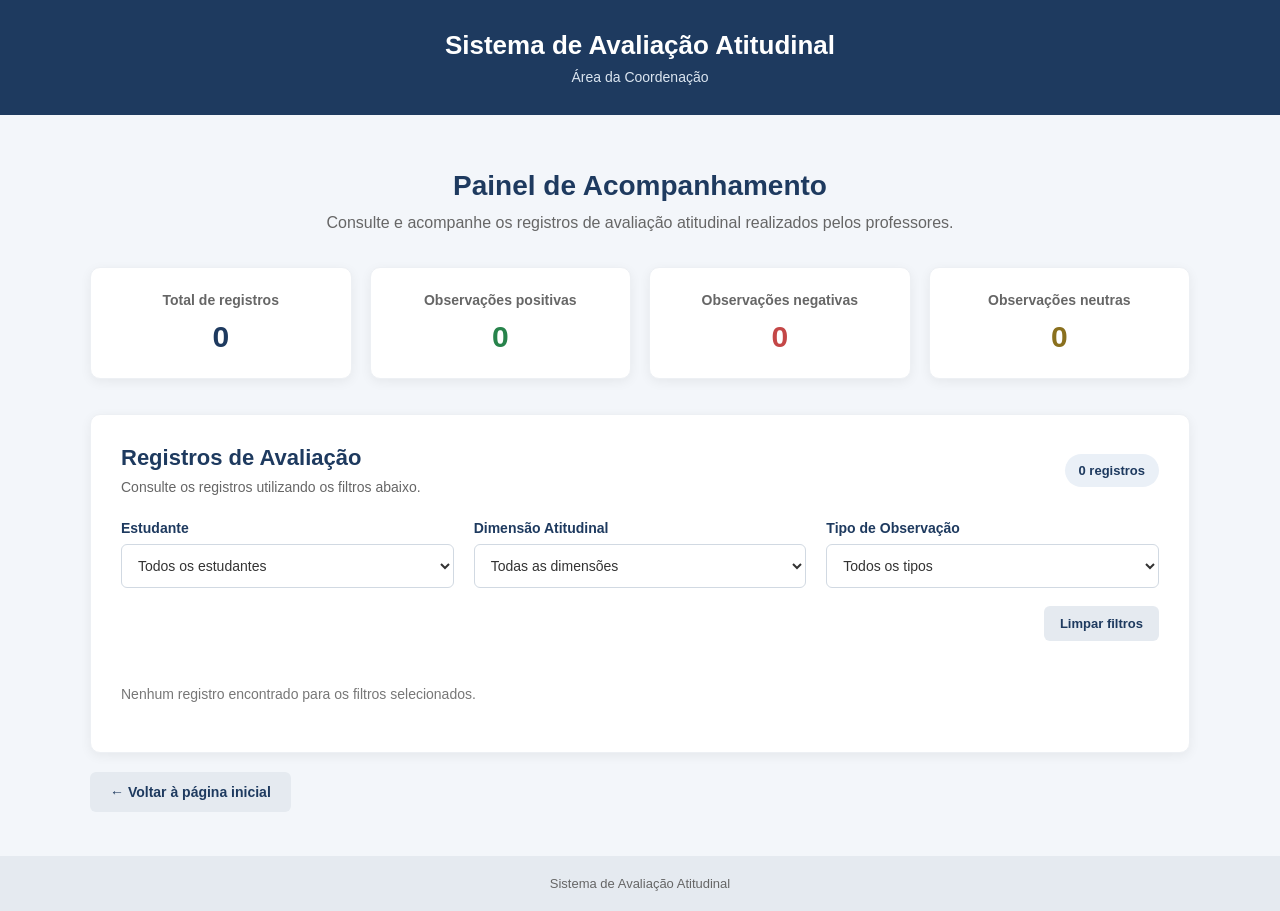
==== pages/coordenacao/painel.html @ f0570542 "Issue 1 finalizada." ====
<!DOCTYPE html>
<html lang="pt-BR">

<head>
    <meta charset="UTF-8">
    <meta name="viewport" content="width=device-width, initial-scale=1.0">

    <title>Painel da Coordenação | Avaliação Atitudinal</title>

    <!-- Arquivo de estilização -->
    <link rel="stylesheet" href="../../css/style.css">
</head>

<body>

    <!-- Cabeçalho -->
    <header class="cabecalho">
        <div class="container">
            <h1>Sistema de Avaliação Atitudinal</h1>
            <p>Área da Coordenação</p>
        </div>
    </header>

    <!-- Conteúdo principal -->
    <main class="container painel-coordenacao">

        <!-- Apresentação -->
        <section class="apresentacao">
            <h2>Painel de Acompanhamento</h2>
            <p>
                Consulte e acompanhe os registros de avaliação atitudinal realizados pelos professores.
            </p>
        </section>

        <!-- Indicadores gerais -->
        <section class="indicadores">

            <div class="indicador-card">
                <h3>Total de registros</h3>
                <p id="total-registros">0</p>
            </div>

            <div class="indicador-card indicador-positivo">
                <h3>Observações positivas</h3>
                <p id="total-positivas">0</p>
            </div>

            <div class="indicador-card indicador-negativo">
                <h3>Observações negativas</h3>
                <p id="total-negativas">0</p>
            </div>

            <div class="indicador-card indicador-neutro">
                <h3>Observações neutras</h3>
                <p id="total-neutras">0</p>
            </div>

        </section>

        <!-- Área de consulta -->
        <section class="painel-registros">

            <div class="titulo-painel">
                <div>
                    <h2>Registros de Avaliação</h2>
                    <p>
                        Consulte os registros utilizando os filtros abaixo.
                    </p>
                </div>

                <span id="quantidade-filtrada" class="contador-registros">
                    0 registros
                </span>
            </div>

            <!-- Filtros -->
            <div class="filtros">

                <!-- Filtro por estudante -->
                <div class="campo">
                    <label for="filtro-estudante">Estudante</label>

                    <select id="filtro-estudante">
                        <option value="">Todos os estudantes</option>
                    </select>
                </div>

                <!-- Filtro por dimensão -->
                <div class="campo">
                    <label for="filtro-dimensao">
                        Dimensão Atitudinal
                    </label>

                    <select id="filtro-dimensao">
                        <option value="">Todas as dimensões</option>
                        <option value="responsabilidade">Responsabilidade</option>
                        <option value="colaboracao">Colaboração</option>
                        <option value="autonomia">Autonomia</option>
                        <option value="participacao">Participação</option>
                        <option value="respeito">Respeito e convivência</option>
                    </select>
                </div>

                <!-- Filtro por tipo -->
                <div class="campo">
                    <label for="filtro-tipo">Tipo de Observação</label>

                    <select id="filtro-tipo">
                        <option value="">Todos os tipos</option>
                        <option value="positiva">Positiva</option>
                        <option value="negativa">Negativa</option>
                        <option value="neutra">Neutra</option>
                    </select>
                </div>

            </div>

            <!-- Botão para limpar os filtros -->
            <div class="acoes-filtros">
                <button type="button" id="limpar-filtros">
                    Limpar filtros
                </button>
            </div>

            <!-- Lista de registros -->
            <div id="lista-coordenacao">

                <p class="historico-vazio">
                    Nenhum registro encontrado.
                </p>

            </div>

        </section>

        <!-- Navegação -->
        <div class="navegacao-painel">
            <a href="../../index.html" class="botao-voltar">
                ← Voltar à página inicial
            </a>
        </div>

    </main>

    <!-- Rodapé -->
    <footer class="rodape">
        <p>Sistema de Avaliação Atitudinal</p>
    </footer>

    <!-- JavaScript da coordenação -->
    <script src="../../js/coordenacao.js"></script>

</body>

</html>
---- css/style.css ----
/* Configurações gerais da página */

* {
    margin: 0;
    padding: 0;
    box-sizing: border-box;
}


/* Estilização do corpo */

body {
    font-family: Arial, Helvetica, sans-serif;
    background-color: #f3f6fa;
    color: #333333;
    min-height: 100vh;
    display: flex;
    flex-direction: column;
}


/* Container para organizar o conteúdo */

.container {
    width: 90%;
    max-width: 1100px;
    margin: 0 auto;
}


/* Cabeçalho */

.cabecalho {
    background-color: #1e3a5f;
    color: #ffffff;
    padding: 30px 0;
    text-align: center;
}

.cabecalho h1 {
    font-size: 26px;
    margin-bottom: 8px;
}

.cabecalho p {
    font-size: 14px;
    color: #dbe5f0;
}


/* Apresentação */

.apresentacao {
    text-align: center;
    margin: 55px 0 35px;
}

.apresentacao h2 {
    font-size: 28px;
    color: #1e3a5f;
    margin-bottom: 12px;
}

.apresentacao p {
    font-size: 16px;
    color: #666666;
}


/* Área dos cartões */

.perfis {
    display: grid;
    grid-template-columns: repeat(3, 1fr);
    gap: 25px;
    margin-bottom: 60px;
}


/* Cartões individuais */

.card {
    background-color: #ffffff;
    padding: 30px 25px;
    border-radius: 10px;
    text-decoration: none;
    color: #333333;
    box-shadow: 0 3px 12px rgba(0, 0, 0, 0.06);
    transition: transform 0.2s, box-shadow 0.2s;
}

.card:hover {
    transform: translateY(-5px);
    box-shadow: 0 6px 18px rgba(0, 0, 0, 0.12);
}

.icone {
    font-size: 35px;
    margin-bottom: 18px;
}

.card h3 {
    font-size: 21px;
    color: #1e3a5f;
    margin-bottom: 12px;
}

.card p {
    font-size: 14px;
    line-height: 1.6;
    color: #666666;
    margin-bottom: 22px;
}

.card span {
    font-size: 14px;
    font-weight: bold;
    color: #2563a6;
}


/* Rodapé */

.rodape {
    background-color: #e5eaf0;
    text-align: center;
    padding: 20px;
    margin-top: auto;
}

.rodape p {
    font-size: 13px;
    color: #666666;
}


/* Adaptação para telas menores */

@media (max-width: 768px) {
    .perfis {
        grid-template-columns: 1fr;
    }
    .cabecalho h1 {
        font-size: 21px;
    }
    .apresentacao {
        margin-top: 35px;
    }
}


/* Área do formulário */

.formulario-container {
    background-color: #ffffff;
    max-width: 700px;
    margin: 0 auto 50px;
    padding: 35px;
    border-radius: 10px;
    box-shadow: 0 3px 12px rgba(0, 0, 0, 0.06);
}


/* Organização dos campos */

.campo {
    display: flex;
    flex-direction: column;
    margin-bottom: 22px;
}


/* Identificação dos campos */

.campo label {
    font-size: 14px;
    font-weight: bold;
    color: #1e3a5f;
    margin-bottom: 8px;
}


/* Campos de seleção e texto */

.campo select,
.campo textarea {
    width: 100%;
    padding: 12px;
    border: 1px solid #d1d9e2;
    border-radius: 6px;
    font-family: Arial, Helvetica, sans-serif;
    font-size: 14px;
    color: #333333;
    background-color: #ffffff;
}


/* Ajuste da área de texto */

.campo textarea {
    resize: vertical;
}


/* Destaque ao selecionar um campo */

.campo select:focus,
.campo textarea:focus {
    outline: none;
    border-color: #2563a6;
}


/* Área dos botões */

.acoes-formulario {
    display: flex;
    justify-content: space-between;
    gap: 15px;
    margin-top: 30px;
}


/* Botões */

.botao-voltar,
.botao-salvar {
    padding: 12px 20px;
    border-radius: 6px;
    font-size: 14px;
    font-weight: bold;
    text-decoration: none;
    cursor: pointer;
    border: none;
}


/* Botão voltar */

.botao-voltar {
    background-color: #e5eaf0;
    color: #1e3a5f;
}


/* Botão registrar */

.botao-salvar {
    background-color: #1e3a5f;
    color: #ffffff;
}


/* Efeito ao passar o mouse */

.botao-voltar:hover {
    background-color: #d5dce5;
}

.botao-salvar:hover {
    background-color: #28517f;
}


/* Adaptação para dispositivos móveis */

@media (max-width: 768px) {
    .formulario-container {
        padding: 22px;
    }
    .acoes-formulario {
        flex-direction: column;
    }
    .botao-voltar,
    .botao-salvar {
        text-align: center;
        width: 100%;
    }
}


/* Mensagem de confirmação do registro */

.mensagem-sucesso {
    background-color: #e6f4ea;
    color: #256b3b;
    border: 1px solid #b7dfc2;
    border-radius: 6px;
    padding: 15px;
    margin-top: 20px;
    font-size: 14px;
    line-height: 1.5;
}


/* Área do histórico de registros */

.historico-container {
    background-color: #ffffff;
    max-width: 700px;
    margin: 0 auto 50px;
    padding: 30px;
    border-radius: 10px;
    box-shadow: 0 3px 12px rgba(0, 0, 0, 0.06);
}


/* Título do histórico */

.historico-container h2 {
    color: #1e3a5f;
    font-size: 22px;
    margin-bottom: 10px;
}


/* Texto de apresentação */

.historico-container>p {
    color: #666666;
    font-size: 14px;
    margin-bottom: 20px;
}


/* Mensagem de histórico vazio */

.historico-vazio {
    color: #777777;
    font-size: 14px;
    padding: 15px 0;
}


/* Cartão de cada registro */

.registro-card {
    border: 1px solid #d1d9e2;
    border-radius: 8px;
    padding: 18px;
    margin-bottom: 15px;
    background-color: #f9fbfd;
}


/* Nome do estudante */

.registro-card h3 {
    color: #1e3a5f;
    font-size: 17px;
    margin-bottom: 12px;
}


/* Informações do registro */

.registro-card p {
    color: #555555;
    font-size: 14px;
    line-height: 1.6;
    margin-bottom: 7px;
}


/* Data do registro */

.registro-card small {
    display: block;
    color: #777777;
    font-size: 12px;
    margin-top: 12px;
}


/* Adaptação para dispositivos móveis */

@media (max-width: 768px) {
    .historico-container {
        padding: 22px;
    }
}


/* ==========================================
   PAINEL DA COORDENAÇÃO
========================================== */


/* Estrutura geral */

.painel-coordenacao {
    padding-bottom: 20px;
}


/* Área dos indicadores */

.indicadores {
    display: grid;
    grid-template-columns: repeat(4, 1fr);
    gap: 18px;
    margin-bottom: 35px;
}


/* Cartões dos indicadores */

.indicador-card {
    background-color: #ffffff;
    padding: 24px 18px;
    border-radius: 10px;
    text-align: center;
    box-shadow: 0 3px 12px rgba(0, 0, 0, 0.06);
    border: 1px solid #edf0f4;
}


/* Títulos dos indicadores */

.indicador-card h3 {
    font-size: 14px;
    color: #666666;
    margin-bottom: 12px;
}


/* Números dos indicadores */

.indicador-card p {
    font-size: 30px;
    font-weight: bold;
    color: #1e3a5f;
}


/* Identificação visual dos indicadores */

.indicador-positivo p {
    color: #27834b;
}

.indicador-negativo p {
    color: #c44747;
}

.indicador-neutro p {
    color: #8a701e;
}


/* ==========================================
   ÁREA DE CONSULTA DOS REGISTROS
========================================== */

.painel-registros {
    background-color: #ffffff;
    padding: 30px;
    border-radius: 10px;
    margin-bottom: 30px;
    box-shadow: 0 3px 12px rgba(0, 0, 0, 0.06);
    border: 1px solid #edf0f4;
}


/* Título e contador */

.titulo-painel {
    display: flex;
    justify-content: space-between;
    align-items: center;
    gap: 15px;
    margin-bottom: 25px;
}

.titulo-painel h2 {
    color: #1e3a5f;
    font-size: 22px;
    margin-bottom: 8px;
}

.titulo-painel p {
    color: #666666;
    font-size: 14px;
}


/* Contador de registros */

.contador-registros {
    background-color: #eaf0f7;
    color: #1e3a5f;
    padding: 9px 14px;
    border-radius: 20px;
    font-size: 13px;
    font-weight: bold;
    white-space: nowrap;
}


/* ==========================================
   FILTROS
========================================== */

.filtros {
    display: grid;
    grid-template-columns: repeat(3, 1fr);
    gap: 20px;
    margin-bottom: 18px;
}


/* Campos dos filtros */

.filtros .campo {
    margin-bottom: 0;
}


/* Botão de limpeza */

.acoes-filtros {
    display: flex;
    justify-content: flex-end;
    margin-bottom: 25px;
}

#limpar-filtros {
    background-color: #e5eaf0;
    color: #1e3a5f;
    border: none;
    border-radius: 6px;
    padding: 10px 16px;
    font-size: 13px;
    font-weight: bold;
    cursor: pointer;
    transition: background-color 0.2s;
}

#limpar-filtros:hover {
    background-color: #d5dce5;
}


/* ==========================================
   CARTÕES DOS REGISTROS
========================================== */

.registro-card {
    background-color: #f9fbfd;
    border: 1px solid #d1d9e2;
    border-radius: 8px;
    padding: 20px;
    margin-bottom: 15px;
    transition: box-shadow 0.2s;
}

.registro-card:hover {
    box-shadow: 0 3px 10px rgba(0, 0, 0, 0.07);
}

.registro-card h3 {
    color: #1e3a5f;
    font-size: 17px;
    margin-bottom: 12px;
}

.registro-card p {
    color: #555555;
    font-size: 14px;
    line-height: 1.6;
    margin-bottom: 8px;
}

.registro-card small {
    display: block;
    color: #777777;
    font-size: 12px;
    margin-top: 12px;
}


/* Identificação dos tipos de observação */

.registro-card .tipo-positiva {
    color: #27834b;
    font-weight: bold;
}

.registro-card .tipo-negativa {
    color: #c44747;
    font-weight: bold;
}

.registro-card .tipo-neutra {
    color: #8a701e;
    font-weight: bold;
}


/* Mensagem quando não existem registros */

#lista-coordenacao .historico-vazio {
    color: #777777;
    font-size: 14px;
    padding: 20px 0;
}


/* ==========================================
   NAVEGAÇÃO
========================================== */

.navegacao-painel {
    margin-bottom: 35px;
}


/* ==========================================
   RESPONSIVIDADE
========================================== */

@media (max-width: 900px) {
    .indicadores {
        grid-template-columns: repeat(2, 1fr);
    }
    .filtros {
        grid-template-columns: 1fr;
    }
}

@media (max-width: 600px) {
    .painel-registros {
        padding: 20px;
    }
    .titulo-painel {
        flex-direction: column;
        align-items: flex-start;
    }
    .indicador-card {
        padding: 20px 12px;
    }
    .indicador-card h3 {
        font-size: 12px;
    }
    .indicador-card p {
        font-size: 25px;
    }
    .acoes-filtros {
        justify-content: flex-start;
    }
}


/* ÁREA DO ESTUDANTE */

.painel-estudante {
    margin-top: 35px;
}

.painel-estudante h2,
.historico-container h2 {
    color: #1e3a5f;
    margin-bottom: 20px;
}

#resumo-dimensoes {
    display: grid;
    grid-template-columns: repeat(2, 1fr);
    gap: 20px;
    margin-top: 20px;
}

.dimensao-card {
    background-color: #ffffff;
    border: 1px solid #dce3eb;
    border-radius: 10px;
    padding: 20px;
    box-shadow: 0 2px 6px rgba(0, 0, 0, 0.05);
}

.dimensao-card h3 {
    color: #1e3a5f;
    margin-bottom: 12px;
}

.dimensao-total {
    color: #555555;
    font-size: 14px;
    margin-bottom: 15px;
}

.dimensao-informacoes {
    border-top: 1px solid #e5e7eb;
    padding-top: 12px;
}

.dimensao-informacoes p {
    margin: 7px 0;
    color: #444444;
}

#historico-estudante {
    margin-top: 20px;
}

#historico-estudante .registro-card {
    background-color: #ffffff;
    border-left: 4px solid #1e3a5f;
    border-radius: 8px;
    padding: 18px;
    margin-bottom: 15px;
    box-shadow: 0 2px 6px rgba(0, 0, 0, 0.05);
}

#historico-estudante .registro-card h3 {
    color: #1e3a5f;
    margin-bottom: 10px;
}

#historico-estudante .registro-card p {
    margin-bottom: 8px;
    color: #444444;
}

#historico-estudante .registro-card small {
    color: #777777;
}

@media (max-width: 650px) {
    #resumo-dimensoes {
        grid-template-columns: 1fr;
    }
}
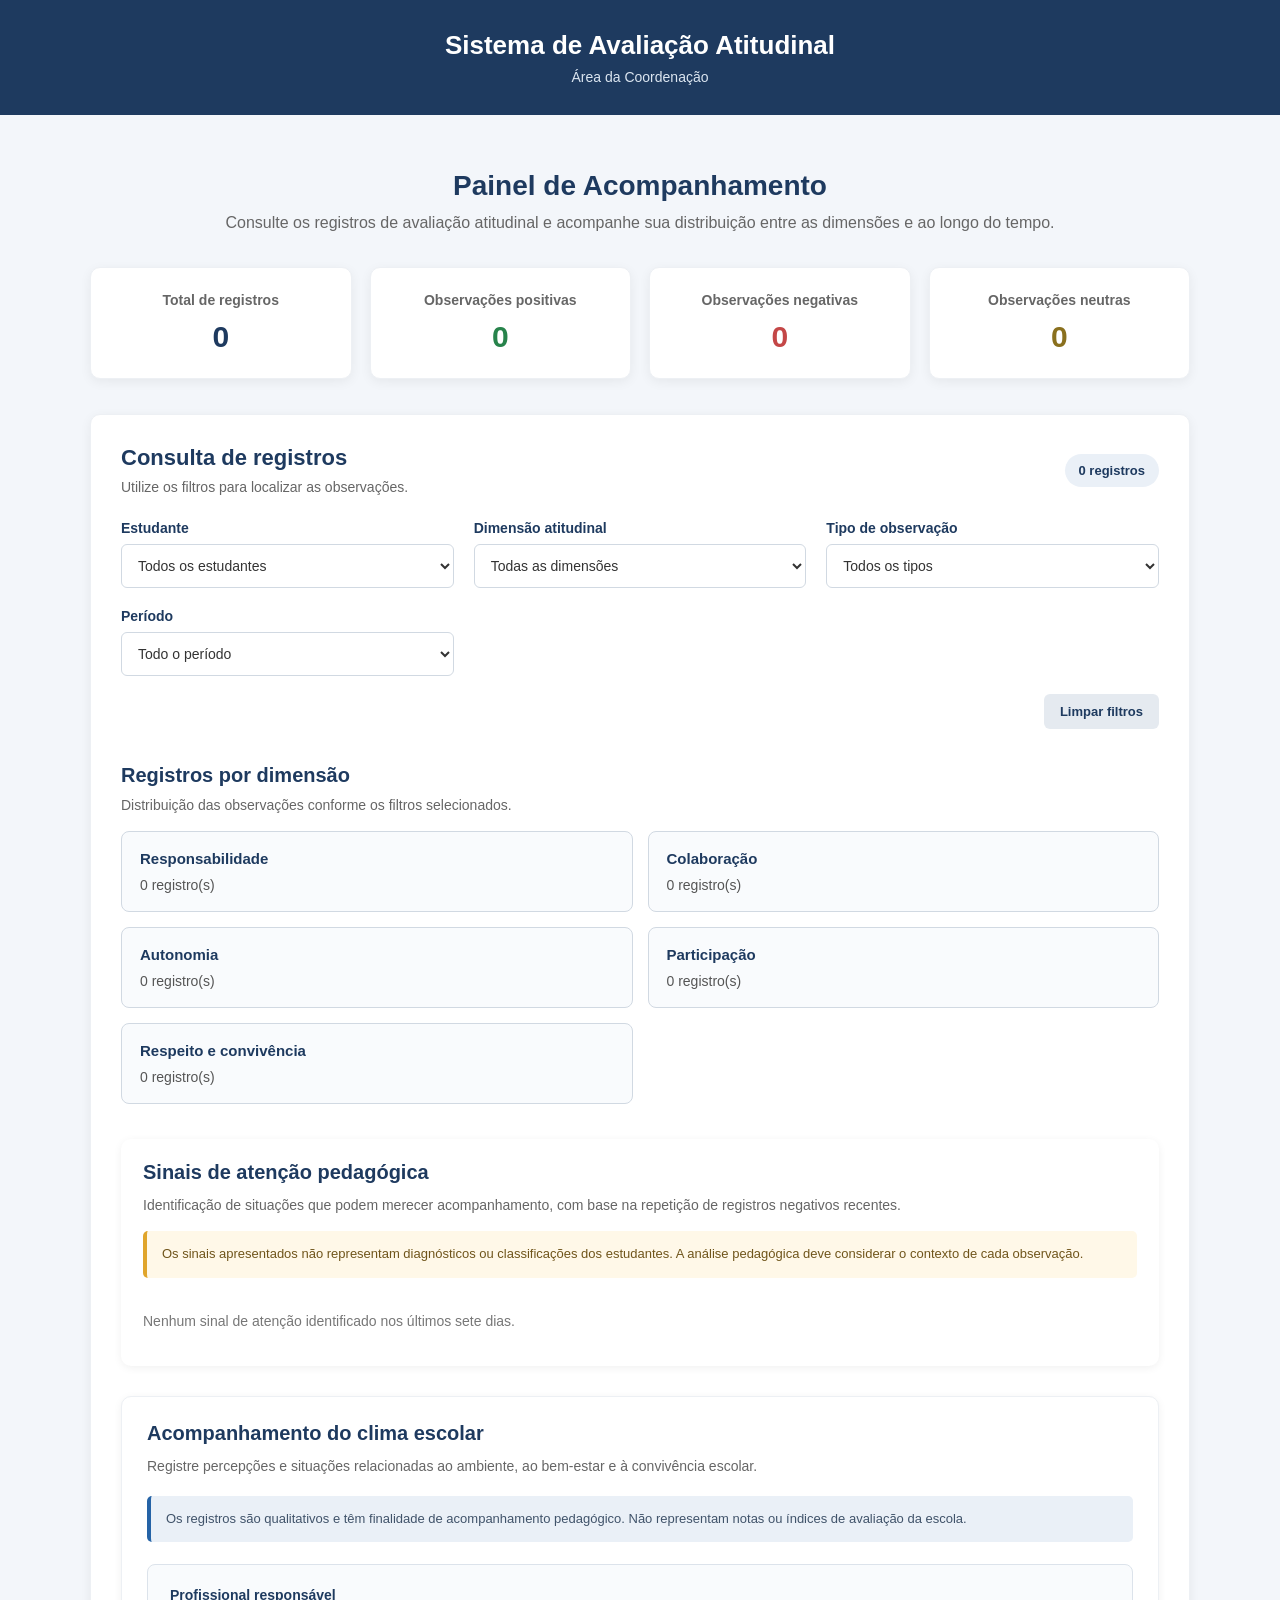
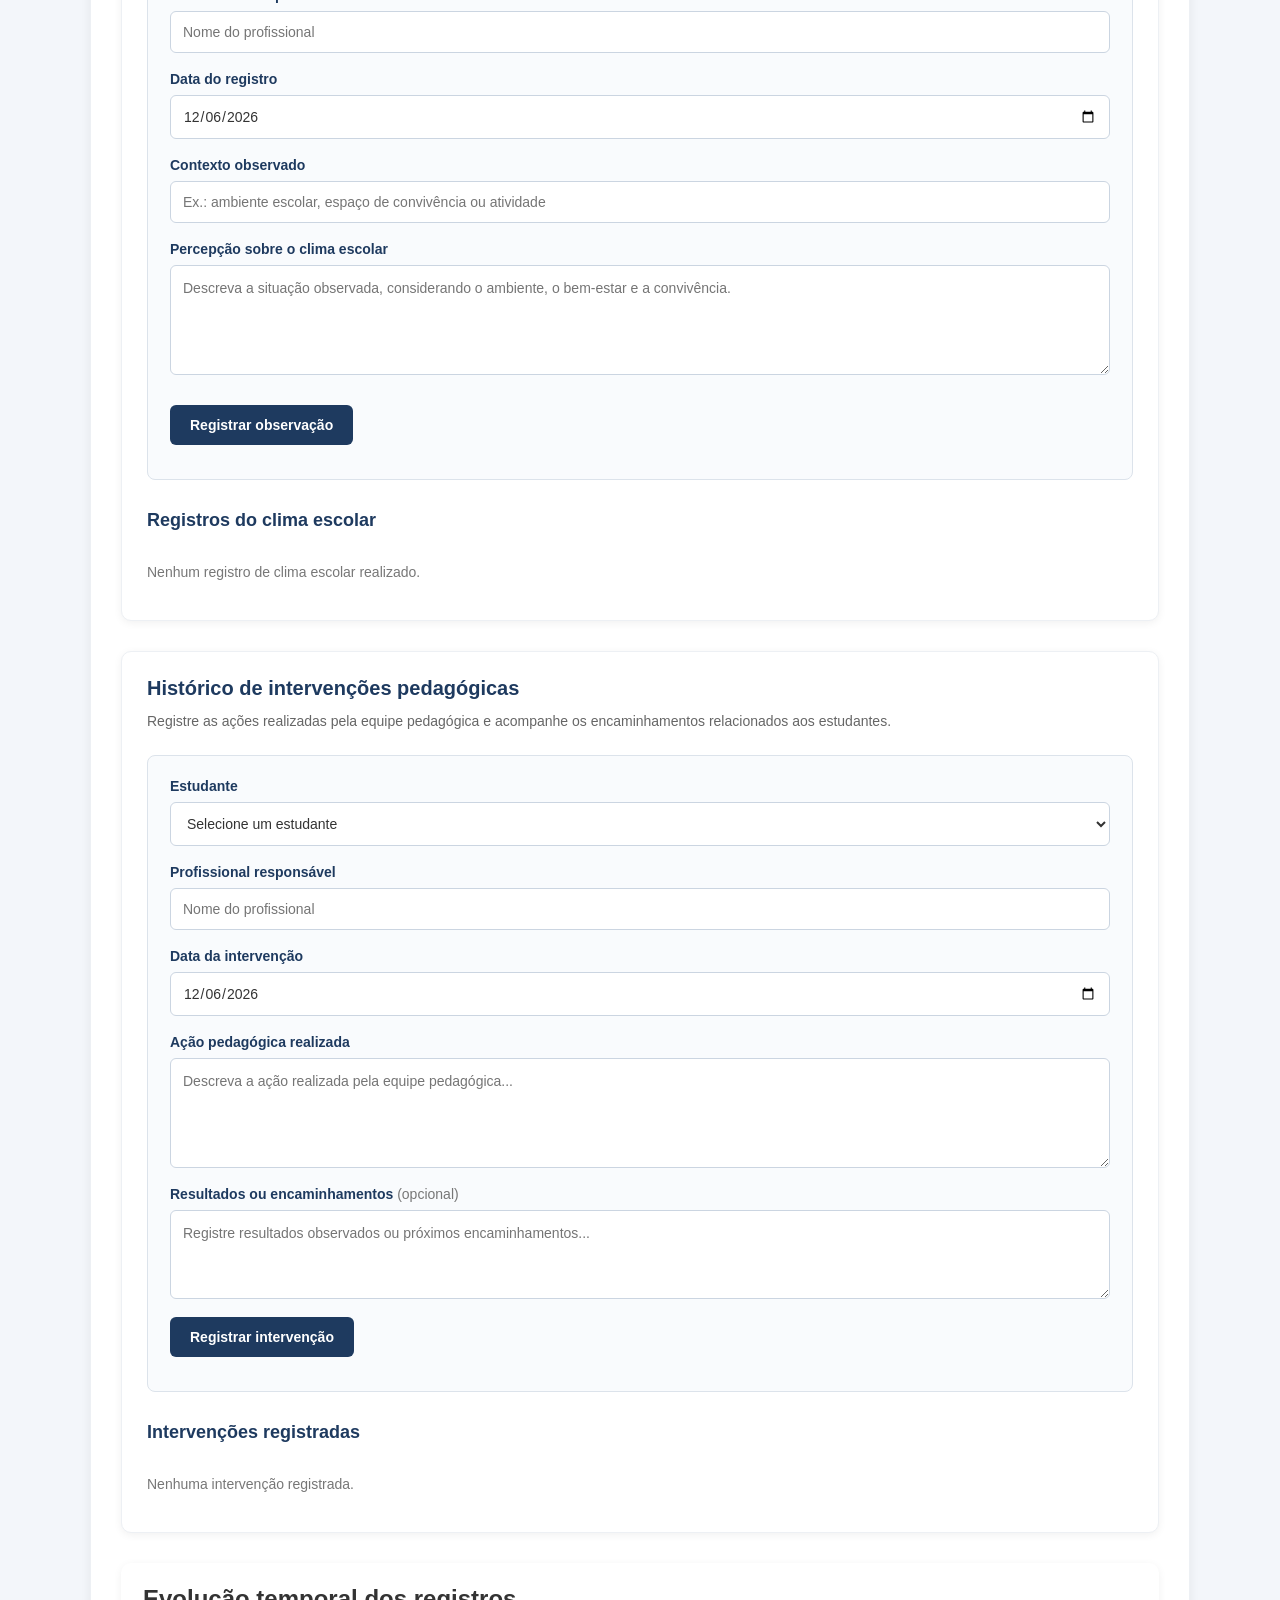
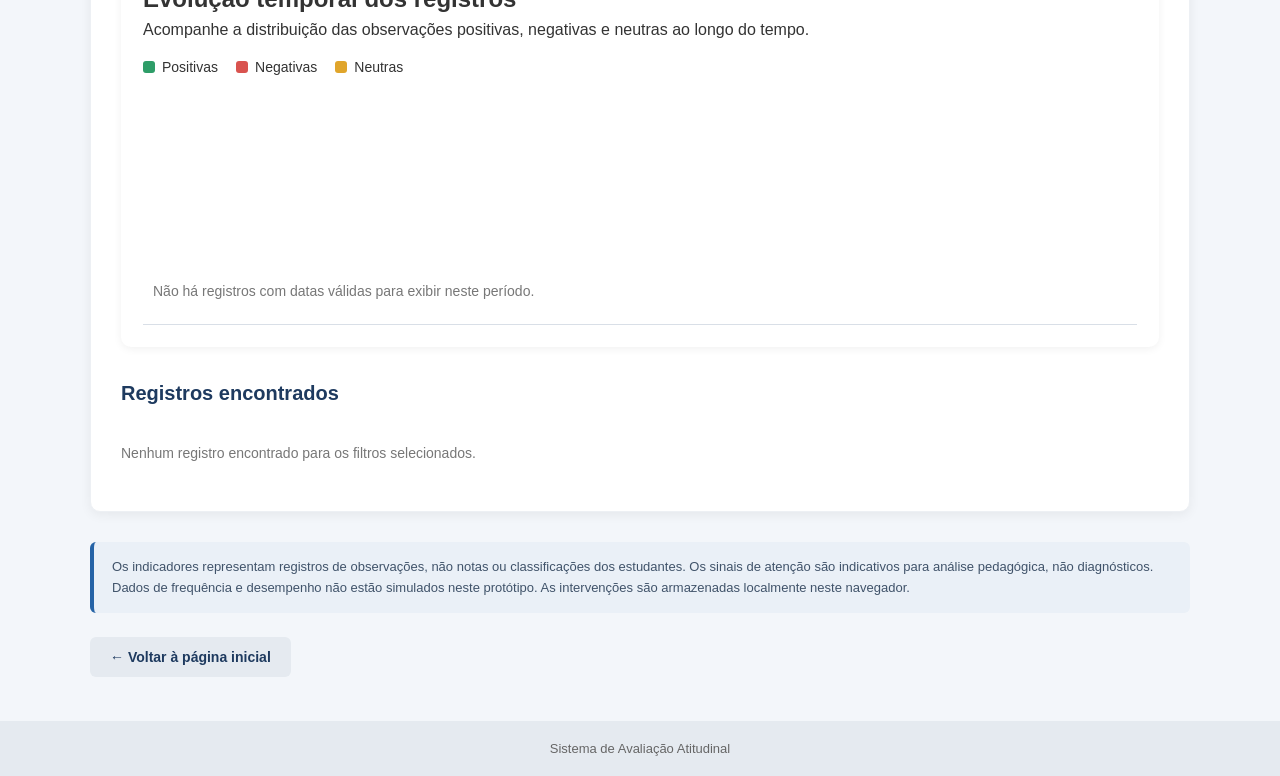
==== commit 72487799: "Atualizacao do codigo." ====
--- a/pages/coordenacao/painel.html
+++ b/pages/coordenacao/painel.html
@@ -4,16 +4,12 @@
 <head>
     <meta charset="UTF-8">
     <meta name="viewport" content="width=device-width, initial-scale=1.0">
-
     <title>Painel da Coordenação | Avaliação Atitudinal</title>
-
-    <!-- Arquivo de estilização -->
     <link rel="stylesheet" href="../../css/style.css">
 </head>
 
 <body>
 
-    <!-- Cabeçalho -->
     <header class="cabecalho">
         <div class="container">
             <h1>Sistema de Avaliação Atitudinal</h1>
@@ -21,18 +17,17 @@
         </div>
     </header>
 
-    <!-- Conteúdo principal -->
     <main class="container painel-coordenacao">
 
-        <!-- Apresentação -->
         <section class="apresentacao">
             <h2>Painel de Acompanhamento</h2>
             <p>
-                Consulte e acompanhe os registros de avaliação atitudinal realizados pelos professores.
+                Consulte os registros de avaliação atitudinal e acompanhe sua distribuição entre as dimensões e ao longo do tempo.
             </p>
         </section>
 
-        <!-- Indicadores gerais -->
+        <!-- INDICADORES GERAIS -->
+
         <section class="indicadores">
 
             <div class="indicador-card">
@@ -57,15 +52,14 @@
 
         </section>
 
-        <!-- Área de consulta -->
+        <!-- CONSULTA E FILTROS -->
+
         <section class="painel-registros">
 
             <div class="titulo-painel">
                 <div>
-                    <h2>Registros de Avaliação</h2>
-                    <p>
-                        Consulte os registros utilizando os filtros abaixo.
-                    </p>
+                    <h2>Consulta de registros</h2>
+                    <p>Utilize os filtros para localizar as observações.</p>
                 </div>
 
                 <span id="quantidade-filtrada" class="contador-registros">
@@ -73,24 +67,17 @@
                 </span>
             </div>
 
-            <!-- Filtros -->
             <div class="filtros">
 
-                <!-- Filtro por estudante -->
                 <div class="campo">
                     <label for="filtro-estudante">Estudante</label>
-
                     <select id="filtro-estudante">
                         <option value="">Todos os estudantes</option>
                     </select>
                 </div>
 
-                <!-- Filtro por dimensão -->
                 <div class="campo">
-                    <label for="filtro-dimensao">
-                        Dimensão Atitudinal
-                    </label>
-
+                    <label for="filtro-dimensao">Dimensão atitudinal</label>
                     <select id="filtro-dimensao">
                         <option value="">Todas as dimensões</option>
                         <option value="responsabilidade">Responsabilidade</option>
@@ -101,10 +88,8 @@
                     </select>
                 </div>
 
-                <!-- Filtro por tipo -->
                 <div class="campo">
-                    <label for="filtro-tipo">Tipo de Observação</label>
-
+                    <label for="filtro-tipo">Tipo de observação</label>
                     <select id="filtro-tipo">
                         <option value="">Todos os tipos</option>
                         <option value="positiva">Positiva</option>
@@ -113,27 +98,277 @@
                     </select>
                 </div>
 
-            </div>
-
-            <!-- Botão para limpar os filtros -->
+                <div class="campo">
+                    <label for="filtro-periodo">Período</label>
+                    <select id="filtro-periodo">
+                        <option value="">Todo o período</option>
+                        <option value="7">Últimos 7 dias</option>
+                        <option value="30">Últimos 30 dias</option>
+                        <option value="90">Últimos 90 dias</option>
+                    </select>
+                </div>
+
+            </div>
+
             <div class="acoes-filtros">
                 <button type="button" id="limpar-filtros">
                     Limpar filtros
                 </button>
             </div>
 
-            <!-- Lista de registros -->
-            <div id="lista-coordenacao">
-
-                <p class="historico-vazio">
-                    Nenhum registro encontrado.
-                </p>
-
-            </div>
+            <!-- DISTRIBUIÇÃO POR DIMENSÃO -->
+
+            <section class="distribuicao-dimensoes">
+
+                <h2>Registros por dimensão</h2>
+
+                <p>
+                    Distribuição das observações conforme os filtros selecionados.
+                </p>
+
+                <div id="resumo-dimensoes-coordenacao"></div>
+
+            </section>
+
+            <!-- SINAIS DE ATENÇÃO -->
+
+            <section class="alertas-acompanhamento">
+
+                <h2>Sinais de atenção pedagógica</h2>
+
+                <p>
+                    Identificação de situações que podem merecer acompanhamento, com base na repetição de registros negativos recentes.
+                </p>
+
+                <div class="aviso-alertas">
+                    Os sinais apresentados não representam diagnósticos ou classificações dos estudantes. A análise pedagógica deve considerar o contexto de cada observação.
+                </div>
+
+                <div id="lista-alertas-coordenacao">
+                    <p class="historico-vazio">
+                        Nenhum sinal de atenção identificado.
+                    </p>
+                </div>
+
+            </section>
+
+
+            <!-- ACOMPANHAMENTO DO CLIMA ESCOLAR -->
+
+            <section class="clima-escolar">
+
+                <h2>Acompanhamento do clima escolar</h2>
+
+                <p class="descricao-clima">
+                    Registre percepções e situações relacionadas ao ambiente, ao bem-estar e à convivência escolar.
+                </p>
+
+                <div class="aviso-clima">
+                    Os registros são qualitativos e têm finalidade de acompanhamento pedagógico. Não representam notas ou índices de avaliação da escola.
+                </div>
+
+                <form id="form-clima-escolar">
+
+                    <div class="campo">
+                        <label for="clima-responsavel">
+                Profissional responsável
+            </label>
+
+                        <input type="text" id="clima-responsavel" placeholder="Nome do profissional" required>
+                    </div>
+
+                    <div class="campo">
+                        <label for="clima-data">
+                Data do registro
+            </label>
+
+                        <input type="date" id="clima-data" required>
+                    </div>
+
+                    <div class="campo">
+                        <label for="clima-contexto">
+                Contexto observado
+            </label>
+
+                        <input type="text" id="clima-contexto" placeholder="Ex.: ambiente escolar, espaço de convivência ou atividade" required>
+                    </div>
+
+                    <div class="campo">
+                        <label for="clima-descricao">
+                Percepção sobre o clima escolar
+            </label>
+
+                        <textarea id="clima-descricao" rows="4" placeholder="Descreva a situação observada, considerando o ambiente, o bem-estar e a convivência." required></textarea>
+                    </div>
+
+                    <div class="acoes-formulario">
+                        <button type="submit" class="botao-salvar">
+                Registrar observação
+            </button>
+                    </div>
+
+                    <p id="mensagem-clima" class="mensagem-retorno" aria-live="polite"></p>
+
+                </form>
+
+                <div class="historico-clima">
+
+                    <h3>Registros do clima escolar</h3>
+
+                    <div id="lista-clima-escolar">
+                        <p class="historico-vazio">
+                            Nenhum registro de clima escolar realizado.
+                        </p>
+                    </div>
+
+                </div>
+
+            </section>
+
+
+            <!-- HISTÓRICO DE INTERVENÇÕES -->
+
+            <section class="intervencoes-acompanhamento">
+
+                <h2>Histórico de intervenções pedagógicas</h2>
+
+                <p class="descricao-intervencoes">
+                    Registre as ações realizadas pela equipe pedagógica e acompanhe os encaminhamentos relacionados aos estudantes.
+                </p>
+
+                <form id="form-intervencao">
+
+                    <div class="campo">
+                        <label for="intervencao-estudante">
+                            Estudante
+                        </label>
+
+                        <select id="intervencao-estudante" required>
+                            <option value="">
+                                Selecione um estudante
+                            </option>
+                        </select>
+                    </div>
+
+                    <div class="campo">
+                        <label for="intervencao-responsavel">
+                            Profissional responsável
+                        </label>
+
+                        <input type="text" id="intervencao-responsavel" placeholder="Nome do profissional" required>
+                    </div>
+
+                    <div class="campo">
+                        <label for="intervencao-data">
+                            Data da intervenção
+                        </label>
+
+                        <input type="date" id="intervencao-data" required>
+                    </div>
+
+                    <div class="campo">
+                        <label for="intervencao-descricao">
+                            Ação pedagógica realizada
+                        </label>
+
+                        <textarea id="intervencao-descricao" rows="4" placeholder="Descreva a ação realizada pela equipe pedagógica..." required></textarea>
+                    </div>
+
+                    <div class="campo">
+                        <label for="intervencao-resultado">
+                            Resultados ou encaminhamentos
+                            <span>(opcional)</span>
+                        </label>
+
+                        <textarea id="intervencao-resultado" rows="3" placeholder="Registre resultados observados ou próximos encaminhamentos..."></textarea>
+                    </div>
+
+                    <div class="acoes-formulario">
+                        <button type="submit" class="botao-salvar">
+                            Registrar intervenção
+                        </button>
+                    </div>
+
+                    <p id="mensagem-intervencao" class="mensagem-retorno" aria-live="polite"></p>
+
+                </form>
+
+                <div class="historico-intervencoes">
+
+                    <h3>Intervenções registradas</h3>
+
+                    <div id="lista-intervencoes">
+                        <p class="historico-vazio">
+                            Nenhuma intervenção registrada.
+                        </p>
+                    </div>
+
+                </div>
+
+            </section>
+
+            <!-- EVOLUÇÃO TEMPORAL -->
+
+            <section class="evolucao-temporal">
+
+                <h2>Evolução temporal dos registros</h2>
+
+                <p>
+                    Acompanhe a distribuição das observações positivas, negativas e neutras ao longo do tempo.
+                </p>
+
+                <div class="legenda-evolucao">
+
+                    <span>
+                        <i class="legenda-cor positiva"></i>
+                        Positivas
+                    </span>
+
+                    <span>
+                        <i class="legenda-cor negativa"></i>
+                        Negativas
+                    </span>
+
+                    <span>
+                        <i class="legenda-cor neutra"></i>
+                        Neutras
+                    </span>
+
+                </div>
+
+                <div id="grafico-evolucao" class="grafico-evolucao">
+
+                    <p class="historico-vazio">
+                        Ainda não há registros suficientes para exibir a evolução.
+                    </p>
+
+                </div>
+
+            </section>
+
+            <!-- REGISTROS ENCONTRADOS -->
+
+            <section class="lista-registros-coordenacao">
+
+                <h2>Registros encontrados</h2>
+
+                <div id="lista-coordenacao">
+
+                    <p class="historico-vazio">
+                        Nenhum registro encontrado.
+                    </p>
+
+                </div>
+
+            </section>
 
         </section>
 
-        <!-- Navegação -->
+        <p class="aviso-prototipo">
+            Os indicadores representam registros de observações, não notas ou classificações dos estudantes. Os sinais de atenção são indicativos para análise pedagógica, não diagnósticos. Dados de frequência e desempenho não estão simulados neste protótipo. As intervenções
+            são armazenadas localmente neste navegador.
+        </p>
+
         <div class="navegacao-painel">
             <a href="../../index.html" class="botao-voltar">
                 ← Voltar à página inicial
@@ -142,12 +377,10 @@
 
     </main>
 
-    <!-- Rodapé -->
     <footer class="rodape">
         <p>Sistema de Avaliação Atitudinal</p>
     </footer>
 
-    <!-- JavaScript da coordenação -->
     <script src="../../js/coordenacao.js"></script>
 
 </body>
--- a/css/style.css
+++ b/css/style.css
@@ -730,4 +730,890 @@
     #resumo-dimensoes {
         grid-template-columns: 1fr;
     }
+}
+
+
+/* ==========================================
+   AJUSTES COMPLEMENTARES DO PROTÓTIPO
+========================================== */
+
+
+/* Quatro perfis na página inicial */
+
+.perfis {
+    grid-template-columns: repeat(2, minmax(0, 1fr));
+}
+
+
+/* Avisos informativos do protótipo */
+
+.aviso-prototipo {
+    background-color: #eaf0f7;
+    border-left: 4px solid #2563a6;
+    color: #40536a;
+    padding: 15px 18px;
+    border-radius: 6px;
+    font-size: 13px;
+    line-height: 1.6;
+    margin: 20px 0 35px;
+}
+
+
+/* Distribuição por dimensão na coordenação */
+
+.distribuicao-dimensoes {
+    margin: 35px 0;
+}
+
+.distribuicao-dimensoes h2,
+.lista-registros-coordenacao h2 {
+    color: #1e3a5f;
+    font-size: 20px;
+    margin-bottom: 10px;
+}
+
+.distribuicao-dimensoes>p {
+    color: #666;
+    font-size: 14px;
+    margin-bottom: 18px;
+}
+
+#resumo-dimensoes-coordenacao {
+    display: grid;
+    grid-template-columns: repeat(2, minmax(0, 1fr));
+    gap: 15px;
+}
+
+.dimensao-resumo-card {
+    background-color: #f9fbfd;
+    border: 1px solid #d1d9e2;
+    border-radius: 8px;
+    padding: 18px;
+}
+
+.dimensao-resumo-card h3 {
+    color: #1e3a5f;
+    font-size: 15px;
+    margin-bottom: 10px;
+}
+
+.dimensao-resumo-card p {
+    color: #555;
+    font-size: 14px;
+}
+
+
+/* Lista de registros */
+
+.lista-registros-coordenacao {
+    margin-top: 35px;
+}
+
+.lista-registros-coordenacao h2 {
+    margin-bottom: 20px;
+}
+
+
+/* Campos de formulário */
+
+.campo input,
+.campo select,
+.campo textarea {
+    max-width: 100%;
+}
+
+button:focus-visible,
+a:focus-visible,
+select:focus-visible,
+textarea:focus-visible,
+input:focus-visible {
+    outline: 3px solid #78a9df;
+    outline-offset: 2px;
+}
+
+
+/* Responsividade */
+
+@media (max-width: 768px) {
+    .perfis {
+        grid-template-columns: 1fr;
+    }
+    #resumo-dimensoes-coordenacao {
+        grid-template-columns: 1fr;
+    }
+    .aviso-prototipo {
+        margin-left: 0;
+        margin-right: 0;
+    }
+}
+
+
+/* ==========================================
+   ÁREA DO ESTUDANTE
+========================================== */
+
+.secao-estudante {
+    background-color: #ffffff;
+    border: 1px solid #dce3eb;
+    border-radius: 10px;
+    padding: 25px;
+    margin-top: 35px;
+}
+
+.secao-estudante h2 {
+    color: #1e3a5f;
+    font-size: 21px;
+    margin-bottom: 12px;
+}
+
+.secao-estudante h3 {
+    color: #1e3a5f;
+    font-size: 17px;
+    margin: 25px 0 15px;
+}
+
+.descricao-secao {
+    color: #626d7a;
+    font-size: 14px;
+    line-height: 1.6;
+    margin-bottom: 20px;
+}
+
+.secao-estudante .campo {
+    margin-bottom: 18px;
+}
+
+.secao-estudante textarea {
+    width: 100%;
+    min-height: 110px;
+    padding: 12px;
+    border: 1px solid #cbd5e1;
+    border-radius: 6px;
+    font-family: inherit;
+    font-size: 14px;
+    resize: vertical;
+    box-sizing: border-box;
+}
+
+.secao-estudante textarea:focus,
+.secao-estudante select:focus {
+    outline: 2px solid #78a9df;
+    border-color: #2563a6;
+}
+
+.secao-estudante button {
+    background-color: #2563a6;
+    color: #ffffff;
+    border: none;
+    border-radius: 6px;
+    padding: 12px 18px;
+    font-size: 14px;
+    cursor: pointer;
+    transition: background-color 0.2s ease;
+}
+
+.secao-estudante button:hover {
+    background-color: #1e4775;
+}
+
+.mensagem-retorno {
+    margin-top: 12px;
+    font-size: 14px;
+    line-height: 1.5;
+}
+
+.mensagem-sucesso {
+    color: #247044;
+}
+
+.mensagem-erro {
+    color: #b42318;
+}
+
+.status-manifestacao {
+    color: #8a5a12;
+    font-weight: 600;
+}
+
+.historico-autoavaliacoes,
+.historico-contestacoes {
+    margin-top: 25px;
+}
+
+.secao-estudante .registro-card {
+    margin-bottom: 15px;
+}
+
+
+/* Responsividade da área do estudante */
+
+@media (max-width: 768px) {
+    .secao-estudante {
+        padding: 18px;
+    }
+    .secao-estudante button {
+        width: 100%;
+    }
+}
+
+
+/* ==========================================
+   ÁREA DOS RESPONSÁVEIS
+========================================== */
+
+.selecao-responsavel {
+    background-color: #ffffff;
+    border: 1px solid #dce3eb;
+    border-radius: 10px;
+    padding: 22px;
+    margin-bottom: 30px;
+}
+
+.selecao-responsavel h2 {
+    color: #1e3a5f;
+    margin-bottom: 12px;
+}
+
+.secao-responsavel {
+    background-color: #ffffff;
+    border: 1px solid #dce3eb;
+    border-radius: 10px;
+    padding: 25px;
+    margin-top: 25px;
+}
+
+.secao-responsavel h2 {
+    color: #1e3a5f;
+    font-size: 21px;
+    margin-bottom: 12px;
+}
+
+.secao-responsavel h3 {
+    color: #1e3a5f;
+    font-size: 17px;
+    margin: 25px 0 15px;
+}
+
+.secao-responsavel .campo {
+    margin-bottom: 18px;
+}
+
+.secao-responsavel textarea {
+    width: 100%;
+    min-height: 110px;
+    padding: 12px;
+    border: 1px solid #cbd5e1;
+    border-radius: 6px;
+    font-family: inherit;
+    font-size: 14px;
+    resize: vertical;
+    box-sizing: border-box;
+}
+
+.secao-responsavel button {
+    background-color: #2563a6;
+    color: #ffffff;
+    border: none;
+    border-radius: 6px;
+    padding: 12px 18px;
+    font-size: 14px;
+    cursor: pointer;
+}
+
+.secao-responsavel button:hover {
+    background-color: #1e4775;
+}
+
+.secao-responsavel .registro-card {
+    margin-bottom: 15px;
+}
+
+.historico-manifestacoes-responsavel {
+    margin-top: 25px;
+}
+
+@media (max-width: 768px) {
+    .secao-responsavel,
+    .selecao-responsavel {
+        padding: 18px;
+    }
+    .secao-responsavel button {
+        width: 100%;
+    }
+}
+
+
+/* ==========================================
+   COMPLEMENTOS DO MÓDULO PROFESSOR
+========================================== */
+
+.secao-estudante {
+    margin-bottom: 25px;
+}
+
+.secao-estudante form {
+    margin-top: 20px;
+}
+
+.secao-estudante input,
+.secao-estudante select {
+    width: 100%;
+    max-width: 100%;
+    padding: 12px;
+    border: 1px solid #cbd5e1;
+    border-radius: 6px;
+    font-family: inherit;
+    font-size: 14px;
+    box-sizing: border-box;
+}
+
+.secao-estudante textarea {
+    width: 100%;
+    box-sizing: border-box;
+}
+
+.secao-estudante button {
+    background-color: #2563a6;
+    color: #ffffff;
+    border: none;
+    border-radius: 6px;
+    padding: 12px 18px;
+    cursor: pointer;
+}
+
+.secao-estudante button:hover {
+    background-color: #1e4775;
+}
+
+@media (max-width: 768px) {
+    .secao-estudante {
+        padding: 18px;
+    }
+    .secao-estudante button {
+        width: 100%;
+    }
+}
+
+
+/* Evolução temporal - Painel da Coordenação */
+
+.evolucao-temporal {
+    margin-top: 30px;
+    padding: 22px;
+    background-color: #ffffff;
+    border-radius: 10px;
+    box-shadow: 0 2px 8px rgba(0, 0, 0, 0.06);
+}
+
+.evolucao-temporal h2 {
+    margin-bottom: 8px;
+}
+
+.legenda-evolucao {
+    display: flex;
+    flex-wrap: wrap;
+    gap: 18px;
+    margin: 20px 0;
+    font-size: 14px;
+}
+
+.legenda-evolucao span {
+    display: flex;
+    align-items: center;
+    gap: 7px;
+}
+
+.legenda-cor {
+    width: 12px;
+    height: 12px;
+    display: inline-block;
+    border-radius: 3px;
+}
+
+.legenda-cor.positiva,
+.segmento-evolucao.positiva {
+    background-color: #2e9d68;
+}
+
+.legenda-cor.negativa,
+.segmento-evolucao.negativa {
+    background-color: #d9534f;
+}
+
+.legenda-cor.neutra,
+.segmento-evolucao.neutra {
+    background-color: #e0a52b;
+}
+
+.grafico-evolucao {
+    display: flex;
+    align-items: flex-end;
+    gap: 12px;
+    min-height: 230px;
+    padding: 20px 10px 10px;
+    overflow-x: auto;
+    border-bottom: 1px solid #d9dfe7;
+}
+
+.coluna-evolucao {
+    min-width: 45px;
+    flex: 1;
+    display: flex;
+    flex-direction: column;
+    align-items: center;
+    justify-content: flex-end;
+    gap: 7px;
+}
+
+.coluna-evolucao small {
+    font-size: 12px;
+    color: #555;
+}
+
+.barra-evolucao {
+    width: 100%;
+    max-width: 42px;
+    min-height: 0;
+    display: flex;
+    flex-direction: column;
+    justify-content: flex-end;
+    overflow: hidden;
+    border-radius: 5px 5px 0 0;
+    background-color: #f0f2f5;
+}
+
+.segmento-evolucao {
+    width: 100%;
+    min-height: 2px;
+}
+
+.rotulo-evolucao {
+    font-size: 11px;
+    color: #555;
+    white-space: nowrap;
+}
+
+@media (max-width: 600px) {
+    .evolucao-temporal {
+        padding: 15px;
+    }
+    .grafico-evolucao {
+        gap: 8px;
+    }
+    .coluna-evolucao {
+        min-width: 38px;
+    }
+    .rotulo-evolucao {
+        font-size: 10px;
+    }
+}
+
+
+/* ==========================================
+   SINAIS DE ATENÇÃO PEDAGÓGICA
+========================================== */
+
+.alertas-acompanhamento {
+    margin-top: 30px;
+    padding: 22px;
+    background-color: #ffffff;
+    border-radius: 10px;
+    box-shadow: 0 2px 8px rgba(0, 0, 0, 0.06);
+}
+
+.alertas-acompanhamento h2 {
+    color: #1e3a5f;
+    font-size: 20px;
+    margin-bottom: 10px;
+}
+
+.alertas-acompanhamento>p {
+    color: #666666;
+    font-size: 14px;
+    line-height: 1.6;
+    margin-bottom: 15px;
+}
+
+.aviso-alertas {
+    background-color: #fff8e8;
+    border-left: 4px solid #e0a52b;
+    color: #70551b;
+    padding: 13px 15px;
+    border-radius: 5px;
+    font-size: 13px;
+    line-height: 1.6;
+    margin-bottom: 20px;
+}
+
+.alerta-card {
+    background-color: #fffdf8;
+    border: 1px solid #ead9b5;
+    border-left: 4px solid #d69a25;
+    border-radius: 8px;
+    padding: 18px;
+    margin-bottom: 15px;
+}
+
+.alerta-card h3 {
+    color: #1e3a5f;
+    font-size: 17px;
+    margin-bottom: 10px;
+}
+
+.alerta-card>p {
+    color: #555555;
+    font-size: 14px;
+    line-height: 1.6;
+    margin-bottom: 8px;
+}
+
+.alerta-card .alerta-quantidade {
+    color: #9a6815;
+    font-weight: bold;
+}
+
+.alerta-card h4 {
+    color: #1e3a5f;
+    font-size: 14px;
+    margin: 18px 0 10px;
+}
+
+.lista-evidencias-alerta {
+    padding-left: 22px;
+    margin-bottom: 15px;
+}
+
+.lista-evidencias-alerta li {
+    color: #555555;
+    font-size: 13px;
+    line-height: 1.6;
+    margin-bottom: 8px;
+}
+
+.alerta-card .orientacao-alerta {
+    background-color: #f3f6fa;
+    padding: 12px;
+    border-radius: 5px;
+    color: #40536a;
+    font-size: 13px;
+    margin-top: 12px;
+    margin-bottom: 0;
+}
+
+@media (max-width: 600px) {
+    .alertas-acompanhamento {
+        padding: 16px;
+    }
+    .alerta-card {
+        padding: 15px;
+    }
+}
+
+
+/* ==========================================
+   HISTÓRICO DE INTERVENÇÕES PEDAGÓGICAS
+========================================== */
+
+.intervencoes-acompanhamento {
+    margin-top: 30px;
+    padding: 25px;
+    background-color: #ffffff;
+    border: 1px solid #edf0f4;
+    border-radius: 10px;
+    box-shadow: 0 2px 8px rgba(0, 0, 0, 0.06);
+}
+
+.intervencoes-acompanhamento h2 {
+    color: #1e3a5f;
+    font-size: 20px;
+    margin-bottom: 10px;
+}
+
+.descricao-intervencoes {
+    color: #666666;
+    font-size: 14px;
+    line-height: 1.6;
+    margin-bottom: 22px;
+}
+
+.intervencoes-acompanhamento form {
+    background-color: #f9fbfd;
+    border: 1px solid #dce3eb;
+    border-radius: 8px;
+    padding: 22px;
+}
+
+.intervencoes-acompanhamento .campo {
+    margin-bottom: 18px;
+}
+
+.intervencoes-acompanhamento .campo label {
+    color: #1e3a5f;
+    font-weight: bold;
+    font-size: 14px;
+    margin-bottom: 8px;
+}
+
+.intervencoes-acompanhamento .campo label span {
+    color: #777777;
+    font-weight: normal;
+}
+
+.intervencoes-acompanhamento input,
+.intervencoes-acompanhamento select,
+.intervencoes-acompanhamento textarea {
+    width: 100%;
+    max-width: 100%;
+    padding: 12px;
+    border: 1px solid #cbd5e1;
+    border-radius: 6px;
+    background-color: #ffffff;
+    font-family: Arial, Helvetica, sans-serif;
+    font-size: 14px;
+    color: #333333;
+    box-sizing: border-box;
+}
+
+.intervencoes-acompanhamento textarea {
+    resize: vertical;
+    line-height: 1.5;
+}
+
+.intervencoes-acompanhamento input:focus,
+.intervencoes-acompanhamento select:focus,
+.intervencoes-acompanhamento textarea:focus {
+    outline: 2px solid #78a9df;
+    border-color: #2563a6;
+}
+
+.intervencoes-acompanhamento .acoes-formulario {
+    margin-top: 10px;
+}
+
+.intervencoes-acompanhamento .botao-salvar {
+    background-color: #1e3a5f;
+    color: #ffffff;
+    border: none;
+    border-radius: 6px;
+    padding: 12px 20px;
+    font-size: 14px;
+    font-weight: bold;
+    cursor: pointer;
+}
+
+.intervencoes-acompanhamento .botao-salvar:hover {
+    background-color: #28517f;
+}
+
+.historico-intervencoes {
+    margin-top: 30px;
+}
+
+.historico-intervencoes h3 {
+    color: #1e3a5f;
+    font-size: 18px;
+    margin-bottom: 18px;
+}
+
+.intervencao-card {
+    background-color: #f9fbfd;
+    border: 1px solid #d1d9e2;
+    border-left: 4px solid #2563a6;
+    border-radius: 8px;
+    padding: 18px;
+    margin-bottom: 15px;
+}
+
+.intervencao-card h4 {
+    color: #1e3a5f;
+    font-size: 16px;
+    margin-bottom: 8px;
+}
+
+.intervencao-card small {
+    display: block;
+    color: #777777;
+    font-size: 12px;
+    margin-bottom: 12px;
+}
+
+.intervencao-card p {
+    color: #555555;
+    font-size: 14px;
+    line-height: 1.6;
+    margin: 8px 0 15px;
+    white-space: pre-wrap;
+}
+
+.intervencao-card strong {
+    display: block;
+    color: #1e3a5f;
+    font-size: 13px;
+    margin-top: 12px;
+}
+
+@media (max-width: 600px) {
+    .intervencoes-acompanhamento {
+        padding: 16px;
+    }
+    .intervencoes-acompanhamento form {
+        padding: 15px;
+    }
+    .intervencoes-acompanhamento .botao-salvar {
+        width: 100%;
+    }
+    .intervencao-card {
+        padding: 15px;
+    }
+}
+
+
+/* ==========================================
+   ACOMPANHAMENTO DO CLIMA ESCOLAR
+========================================== */
+
+.clima-escolar {
+    margin-top: 30px;
+    padding: 25px;
+    background-color: #ffffff;
+    border: 1px solid #edf0f4;
+    border-radius: 10px;
+    box-shadow: 0 2px 8px rgba(0, 0, 0, 0.06);
+}
+
+.clima-escolar h2 {
+    color: #1e3a5f;
+    font-size: 20px;
+    margin-bottom: 10px;
+}
+
+.descricao-clima {
+    color: #666666;
+    font-size: 14px;
+    line-height: 1.6;
+    margin-bottom: 18px;
+}
+
+.aviso-clima {
+    background-color: #eaf0f7;
+    border-left: 4px solid #2563a6;
+    color: #40536a;
+    padding: 13px 15px;
+    border-radius: 5px;
+    font-size: 13px;
+    line-height: 1.6;
+    margin-bottom: 22px;
+}
+
+.clima-escolar form {
+    background-color: #f9fbfd;
+    border: 1px solid #dce3eb;
+    border-radius: 8px;
+    padding: 22px;
+}
+
+.clima-escolar .campo {
+    margin-bottom: 18px;
+}
+
+.clima-escolar input,
+.clima-escolar textarea {
+    width: 100%;
+    max-width: 100%;
+    padding: 12px;
+    border: 1px solid #cbd5e1;
+    border-radius: 6px;
+    background-color: #ffffff;
+    font-family: Arial, Helvetica, sans-serif;
+    font-size: 14px;
+    color: #333333;
+    box-sizing: border-box;
+}
+
+.clima-escolar textarea {
+    resize: vertical;
+    line-height: 1.5;
+}
+
+.clima-escolar input:focus,
+.clima-escolar textarea:focus {
+    outline: 2px solid #78a9df;
+    border-color: #2563a6;
+}
+
+.clima-escolar .botao-salvar {
+    background-color: #1e3a5f;
+    color: #ffffff;
+    border: none;
+    border-radius: 6px;
+    padding: 12px 20px;
+    font-size: 14px;
+    font-weight: bold;
+    cursor: pointer;
+}
+
+.clima-escolar .botao-salvar:hover {
+    background-color: #28517f;
+}
+
+.historico-clima {
+    margin-top: 30px;
+}
+
+.historico-clima h3 {
+    color: #1e3a5f;
+    font-size: 18px;
+    margin-bottom: 18px;
+}
+
+.clima-card {
+    background-color: #f9fbfd;
+    border: 1px solid #d1d9e2;
+    border-left: 4px solid #2563a6;
+    border-radius: 8px;
+    padding: 18px;
+    margin-bottom: 15px;
+}
+
+.clima-card h4 {
+    color: #1e3a5f;
+    font-size: 16px;
+    margin-bottom: 8px;
+}
+
+.clima-card small {
+    display: block;
+    color: #777777;
+    font-size: 12px;
+    margin-bottom: 12px;
+}
+
+.clima-card p {
+    color: #555555;
+    font-size: 14px;
+    line-height: 1.6;
+    margin: 8px 0 15px;
+    white-space: pre-wrap;
+}
+
+.clima-card strong {
+    display: block;
+    color: #1e3a5f;
+    font-size: 13px;
+    margin-top: 12px;
+}
+
+@media (max-width: 600px) {
+    .clima-escolar {
+        padding: 16px;
+    }
+    .clima-escolar form {
+        padding: 15px;
+    }
+    .clima-escolar .botao-salvar {
+        width: 100%;
+    }
+    .clima-card {
+        padding: 15px;
+    }
 }
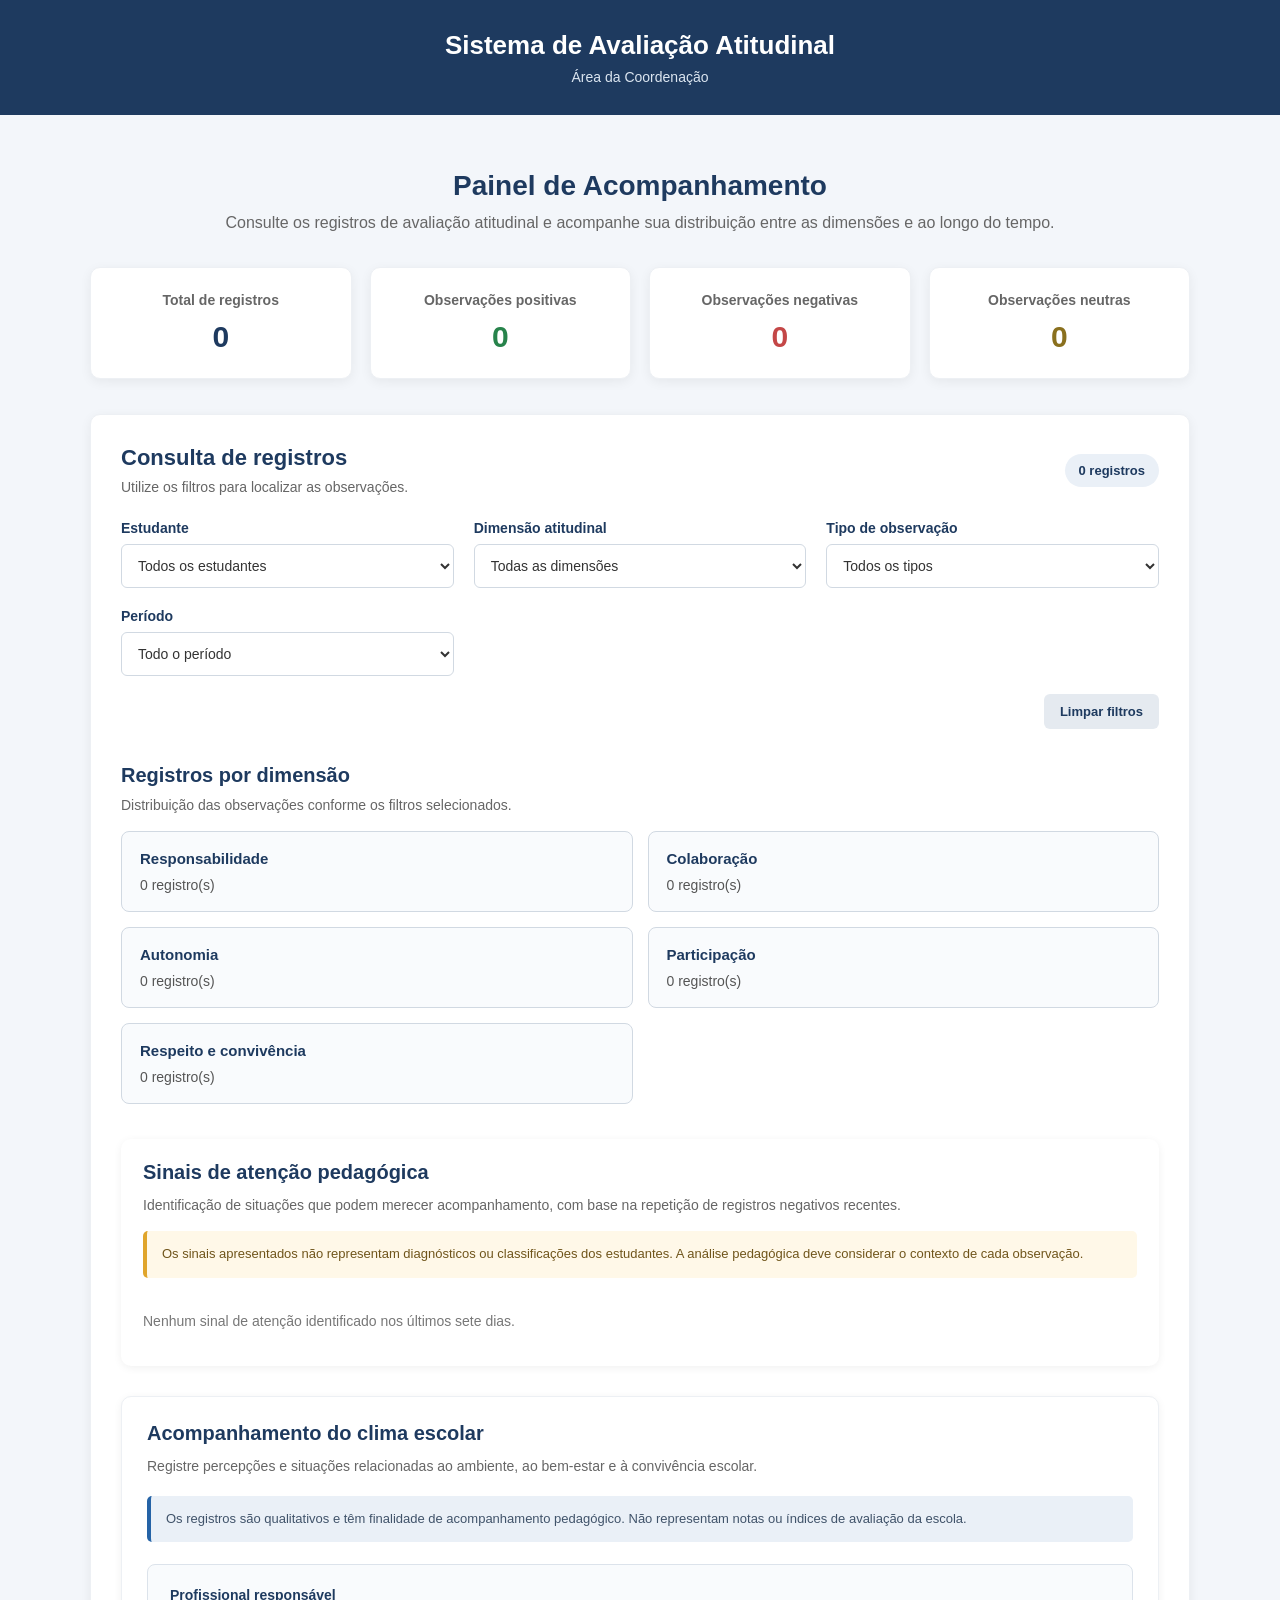
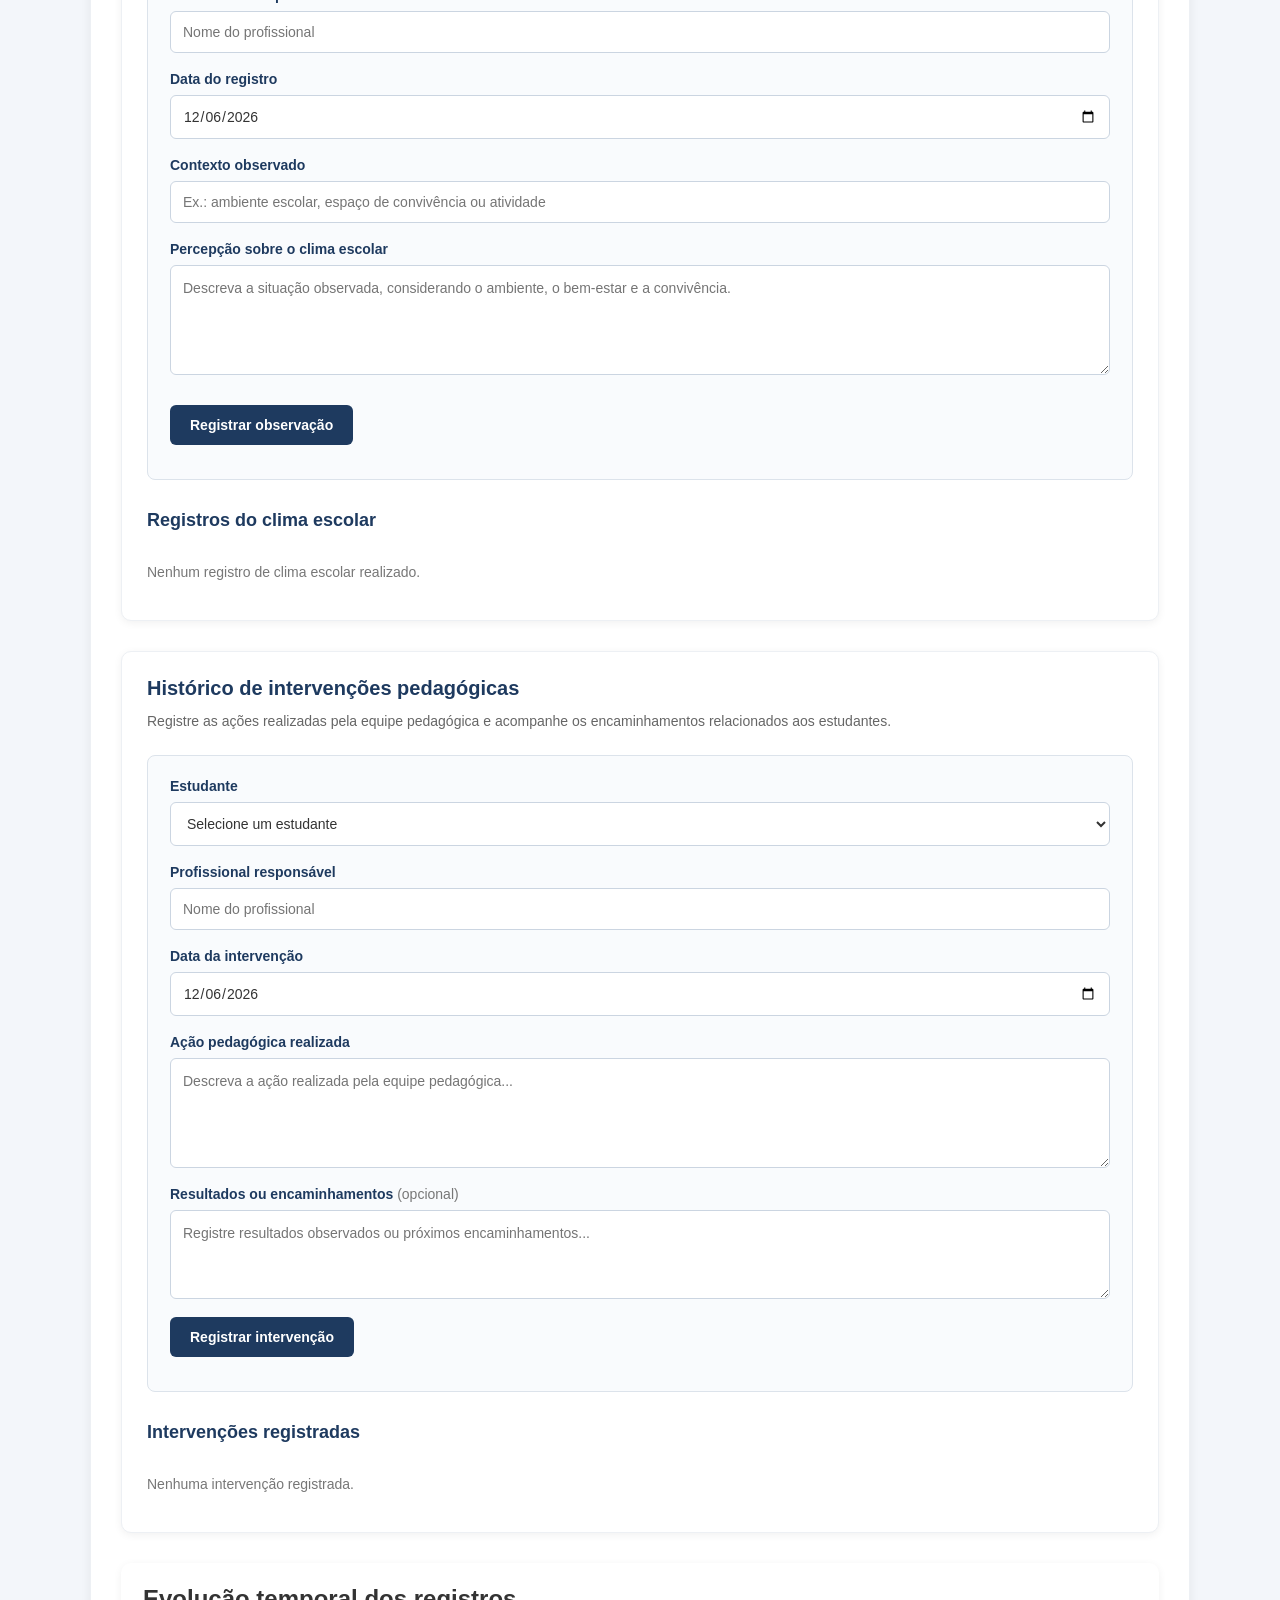
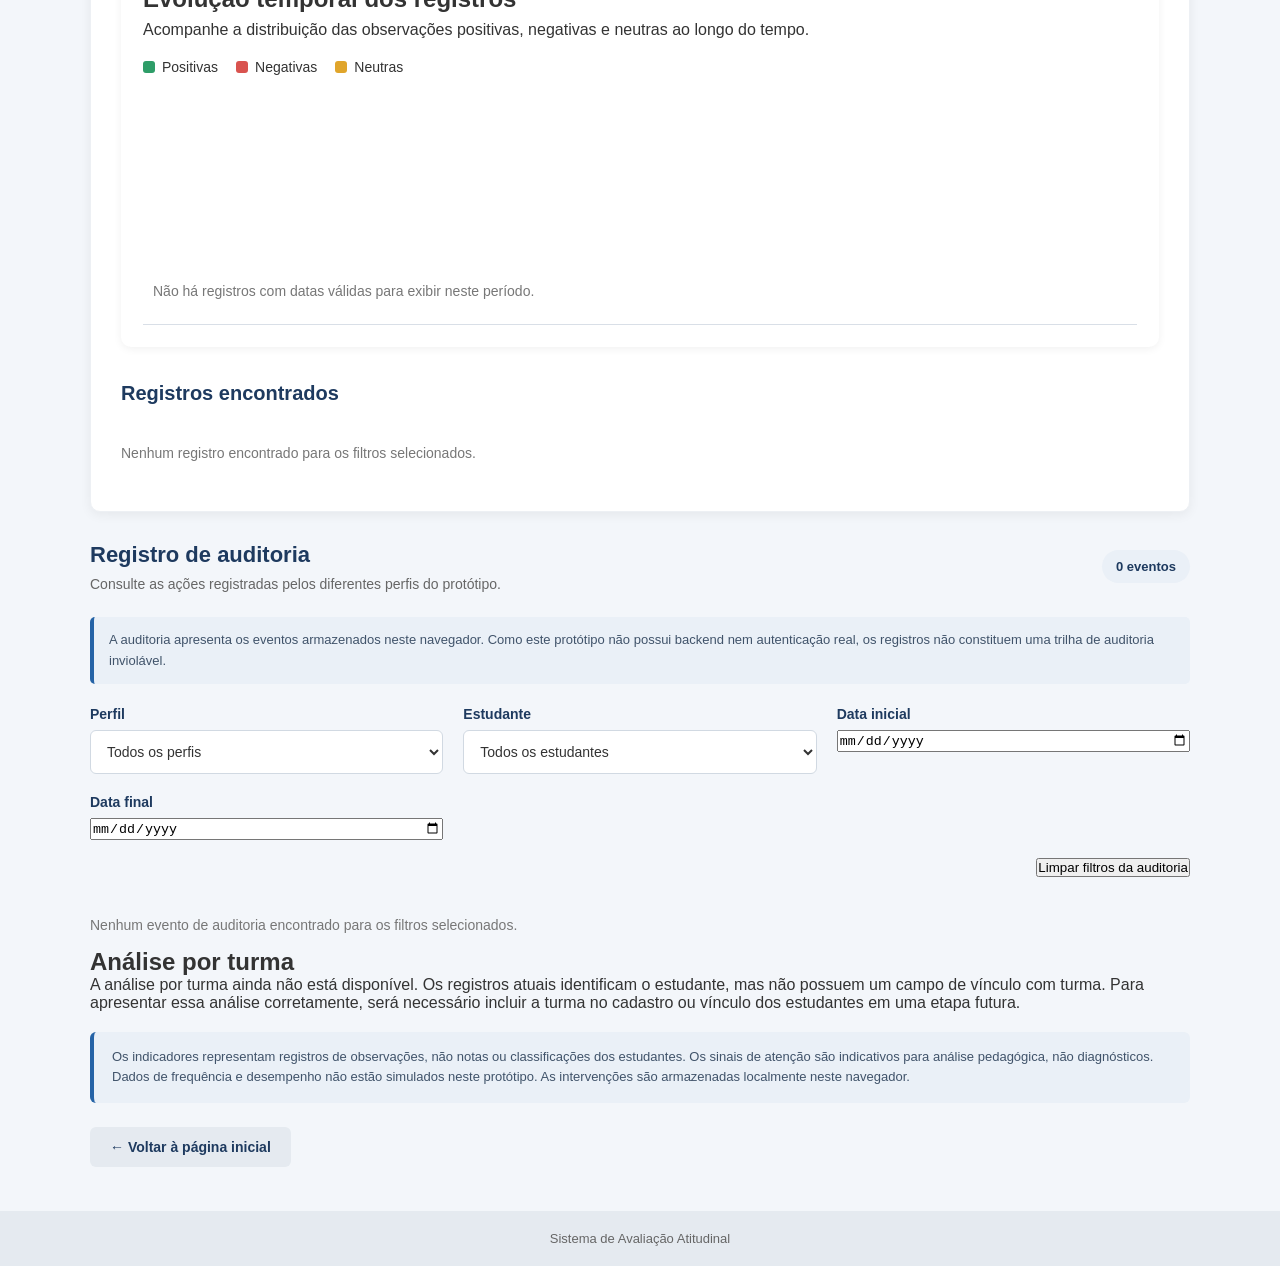
==== commit 008349db: "." ====
--- a/pages/coordenacao/painel.html
+++ b/pages/coordenacao/painel.html
@@ -152,7 +152,6 @@
 
             </section>
 
-
             <!-- ACOMPANHAMENTO DO CLIMA ESCOLAR -->
 
             <section class="clima-escolar">
@@ -171,40 +170,40 @@
 
                     <div class="campo">
                         <label for="clima-responsavel">
-                Profissional responsável
-            </label>
+                            Profissional responsável
+                        </label>
 
                         <input type="text" id="clima-responsavel" placeholder="Nome do profissional" required>
                     </div>
 
                     <div class="campo">
                         <label for="clima-data">
-                Data do registro
-            </label>
+                            Data do registro
+                        </label>
 
                         <input type="date" id="clima-data" required>
                     </div>
 
                     <div class="campo">
                         <label for="clima-contexto">
-                Contexto observado
-            </label>
+                            Contexto observado
+                        </label>
 
                         <input type="text" id="clima-contexto" placeholder="Ex.: ambiente escolar, espaço de convivência ou atividade" required>
                     </div>
 
                     <div class="campo">
                         <label for="clima-descricao">
-                Percepção sobre o clima escolar
-            </label>
+                            Percepção sobre o clima escolar
+                        </label>
 
                         <textarea id="clima-descricao" rows="4" placeholder="Descreva a situação observada, considerando o ambiente, o bem-estar e a convivência." required></textarea>
                     </div>
 
                     <div class="acoes-formulario">
                         <button type="submit" class="botao-salvar">
-                Registrar observação
-            </button>
+                            Registrar observação
+                        </button>
                     </div>
 
                     <p id="mensagem-clima" class="mensagem-retorno" aria-live="polite"></p>
@@ -224,7 +223,6 @@
                 </div>
 
             </section>
-
 
             <!-- HISTÓRICO DE INTERVENÇÕES -->
 
@@ -364,6 +362,98 @@
 
         </section>
 
+        <!-- CONSULTA DA AUDITORIA -->
+
+        <section class="painel-auditoria">
+
+            <div class="titulo-painel">
+                <div>
+                    <h2>Registro de auditoria</h2>
+                    <p>
+                        Consulte as ações registradas pelos diferentes perfis do protótipo.
+                    </p>
+                </div>
+
+                <span id="quantidade-auditoria" class="contador-registros">
+                    0 eventos
+                </span>
+            </div>
+
+            <div class="aviso-clima">
+                A auditoria apresenta os eventos armazenados neste navegador. Como este protótipo não possui backend nem autenticação real, os registros não constituem uma trilha de auditoria inviolável.
+            </div>
+
+            <div class="filtros">
+
+                <div class="campo">
+                    <label for="filtro-auditoria-perfil">
+                        Perfil
+                    </label>
+
+                    <select id="filtro-auditoria-perfil">
+                        <option value="">Todos os perfis</option>
+                        <option value="professor">Professor</option>
+                        <option value="coordenacao">Coordenação</option>
+                        <option value="estudante">Estudante</option>
+                        <option value="responsaveis">Responsáveis</option>
+                    </select>
+                </div>
+
+                <div class="campo">
+                    <label for="filtro-auditoria-estudante">
+                        Estudante
+                    </label>
+
+                    <select id="filtro-auditoria-estudante">
+                        <option value="">Todos os estudantes</option>
+                    </select>
+                </div>
+
+                <div class="campo">
+                    <label for="filtro-auditoria-inicio">
+                        Data inicial
+                    </label>
+
+                    <input type="date" id="filtro-auditoria-inicio">
+                </div>
+
+                <div class="campo">
+                    <label for="filtro-auditoria-fim">
+                        Data final
+                    </label>
+
+                    <input type="date" id="filtro-auditoria-fim">
+                </div>
+
+            </div>
+
+            <div class="acoes-filtros">
+                <button type="button" id="limpar-filtros-auditoria">
+                    Limpar filtros da auditoria
+                </button>
+            </div>
+
+            <div id="lista-auditoria">
+                <p class="historico-vazio">
+                    Nenhum evento de auditoria encontrado.
+                </p>
+            </div>
+
+        </section>
+
+        <!-- LIMITAÇÃO DA ANÁLISE POR TURMA -->
+
+        <section class="aviso-turma">
+
+            <h2>Análise por turma</h2>
+
+            <p>
+                A análise por turma ainda não está disponível. Os registros atuais identificam o estudante, mas não possuem um campo de vínculo com turma. Para apresentar essa análise corretamente, será necessário incluir a turma no cadastro ou vínculo dos estudantes
+                em uma etapa futura.
+            </p>
+
+        </section>
+
         <p class="aviso-prototipo">
             Os indicadores representam registros de observações, não notas ou classificações dos estudantes. Os sinais de atenção são indicativos para análise pedagógica, não diagnósticos. Dados de frequência e desempenho não estão simulados neste protótipo. As intervenções
             são armazenadas localmente neste navegador.
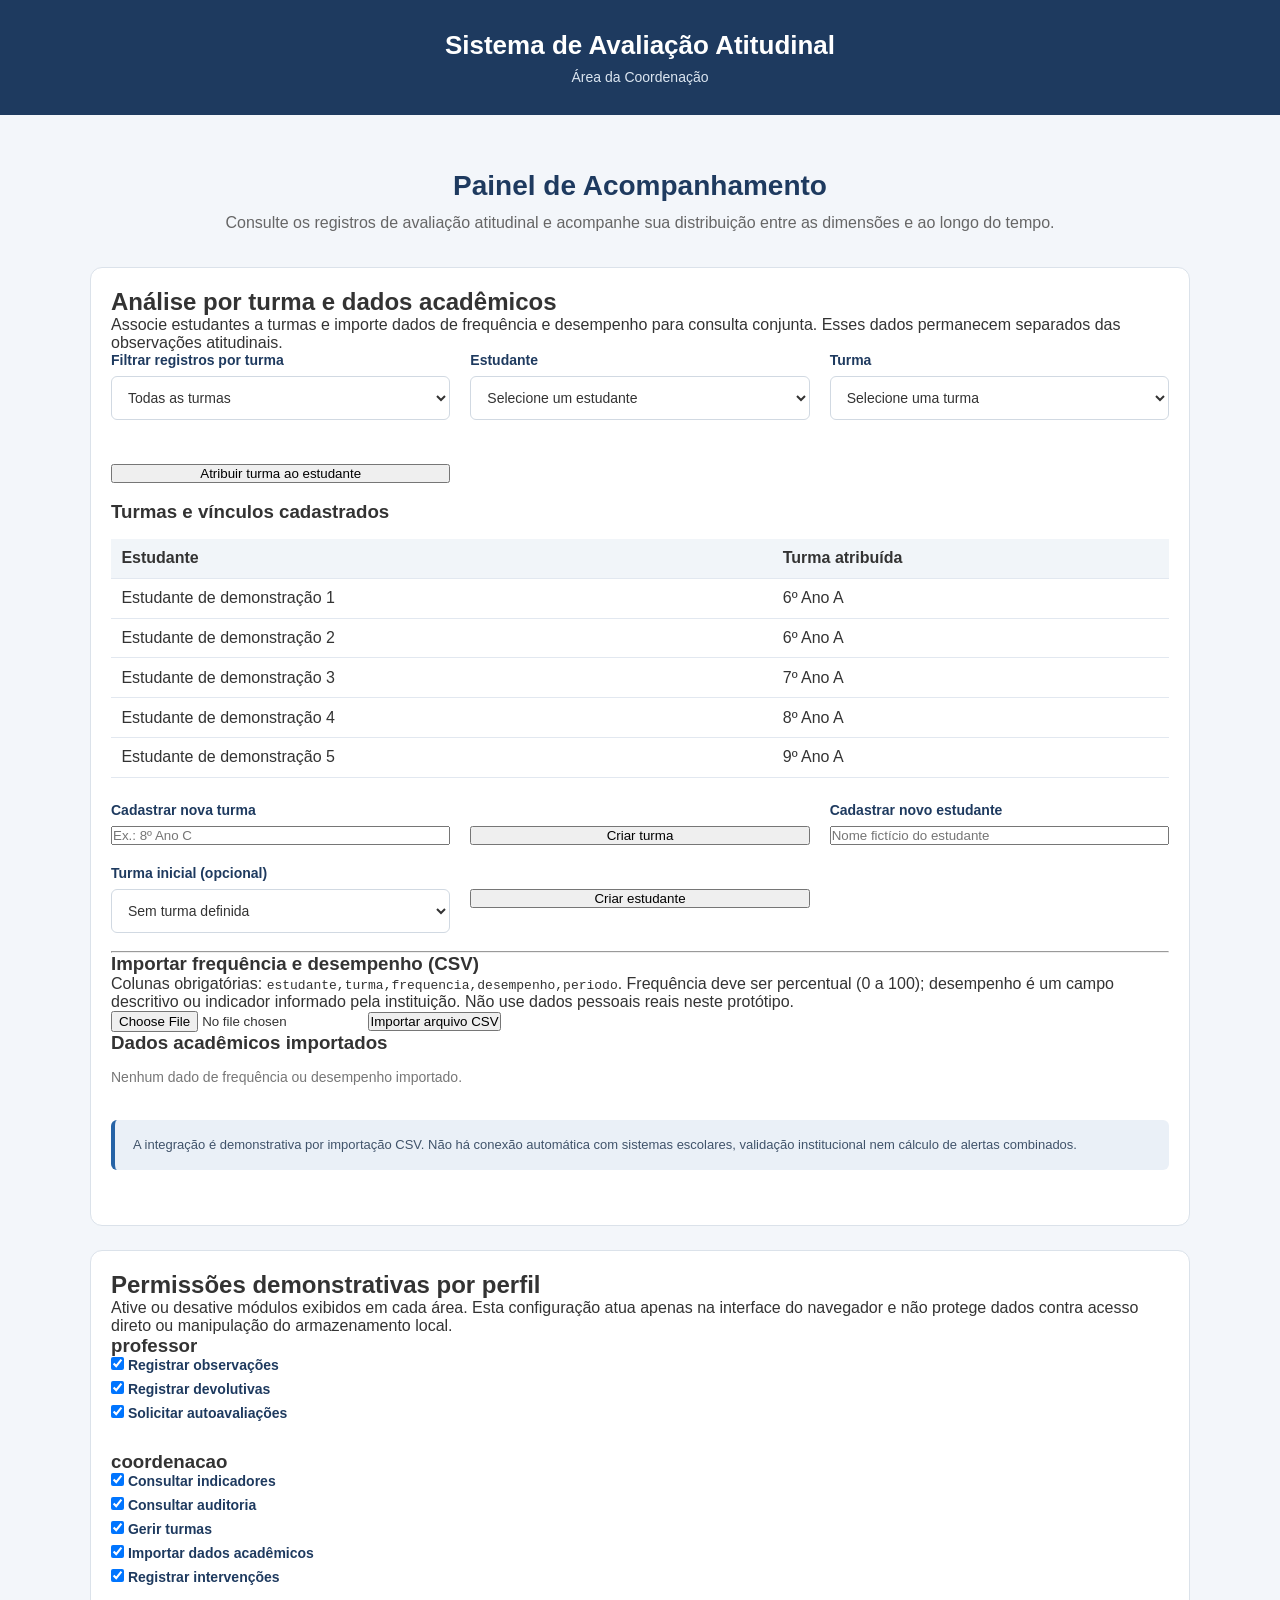
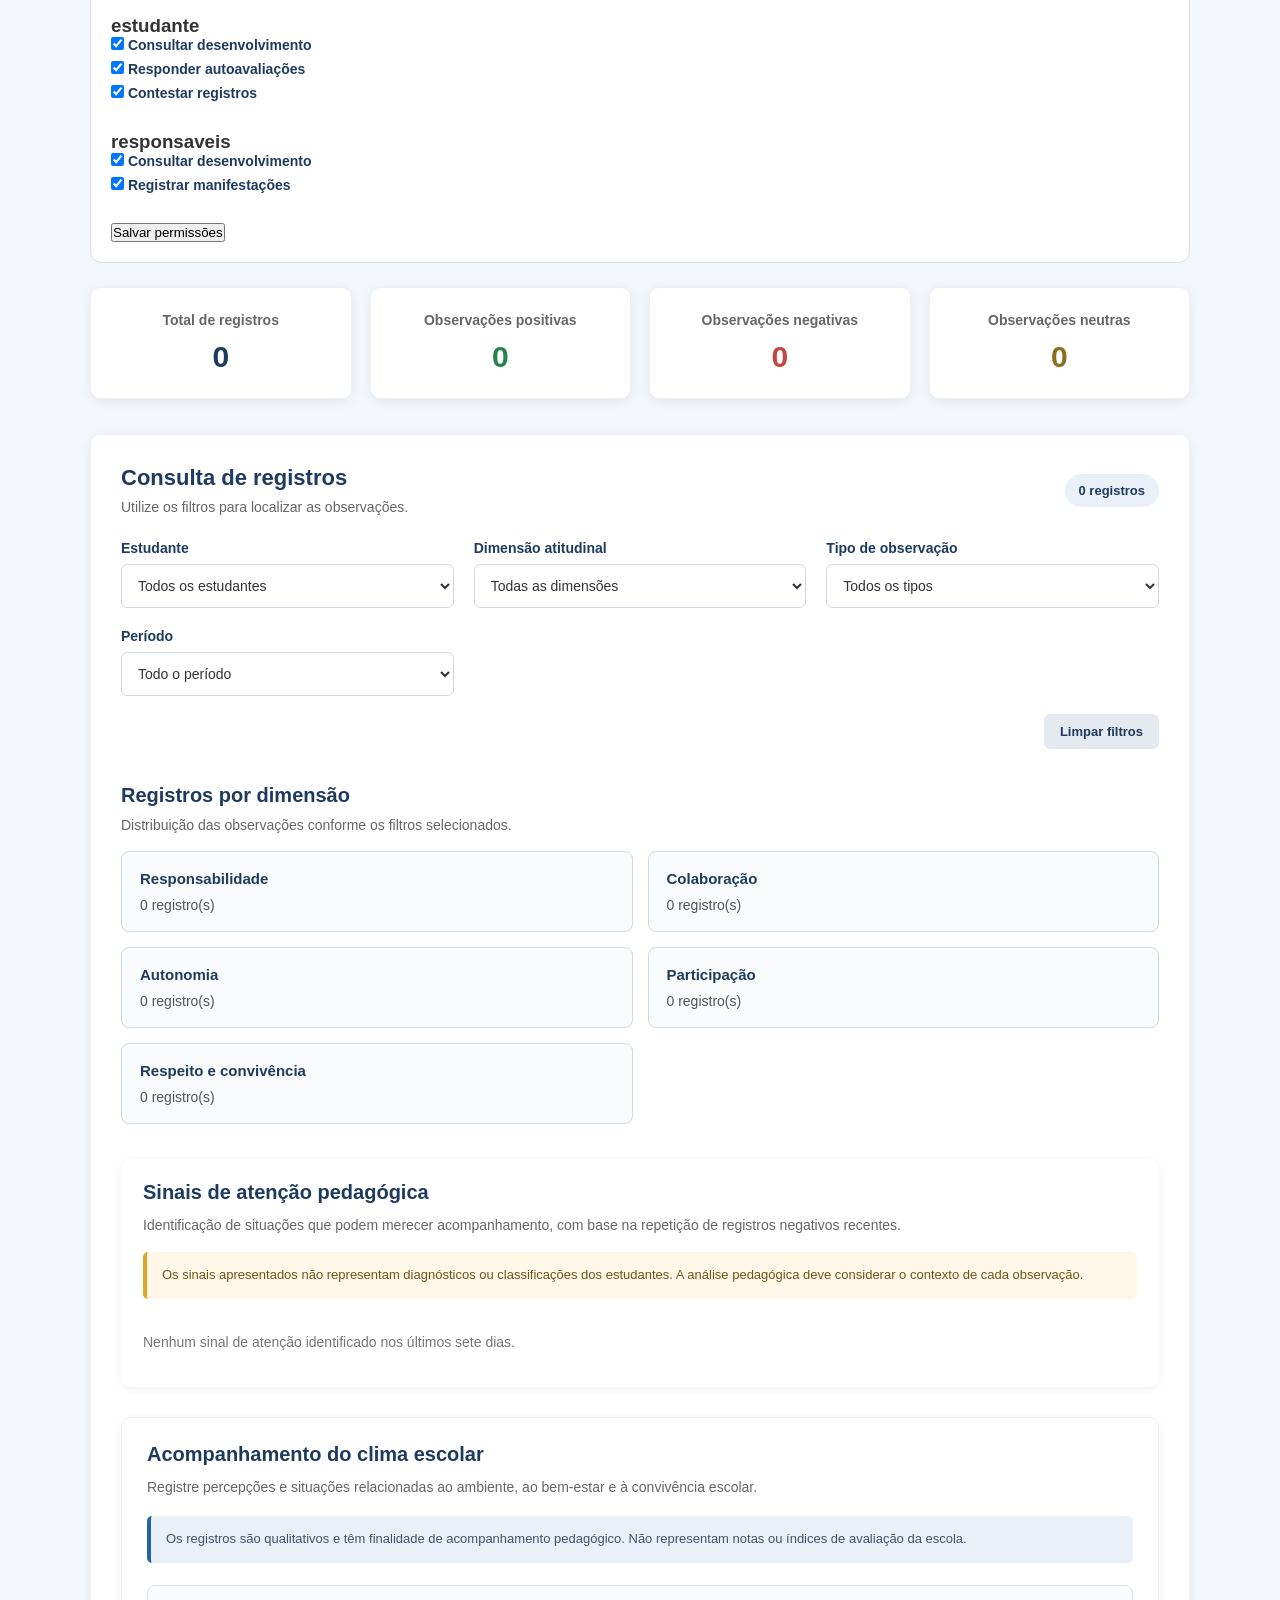
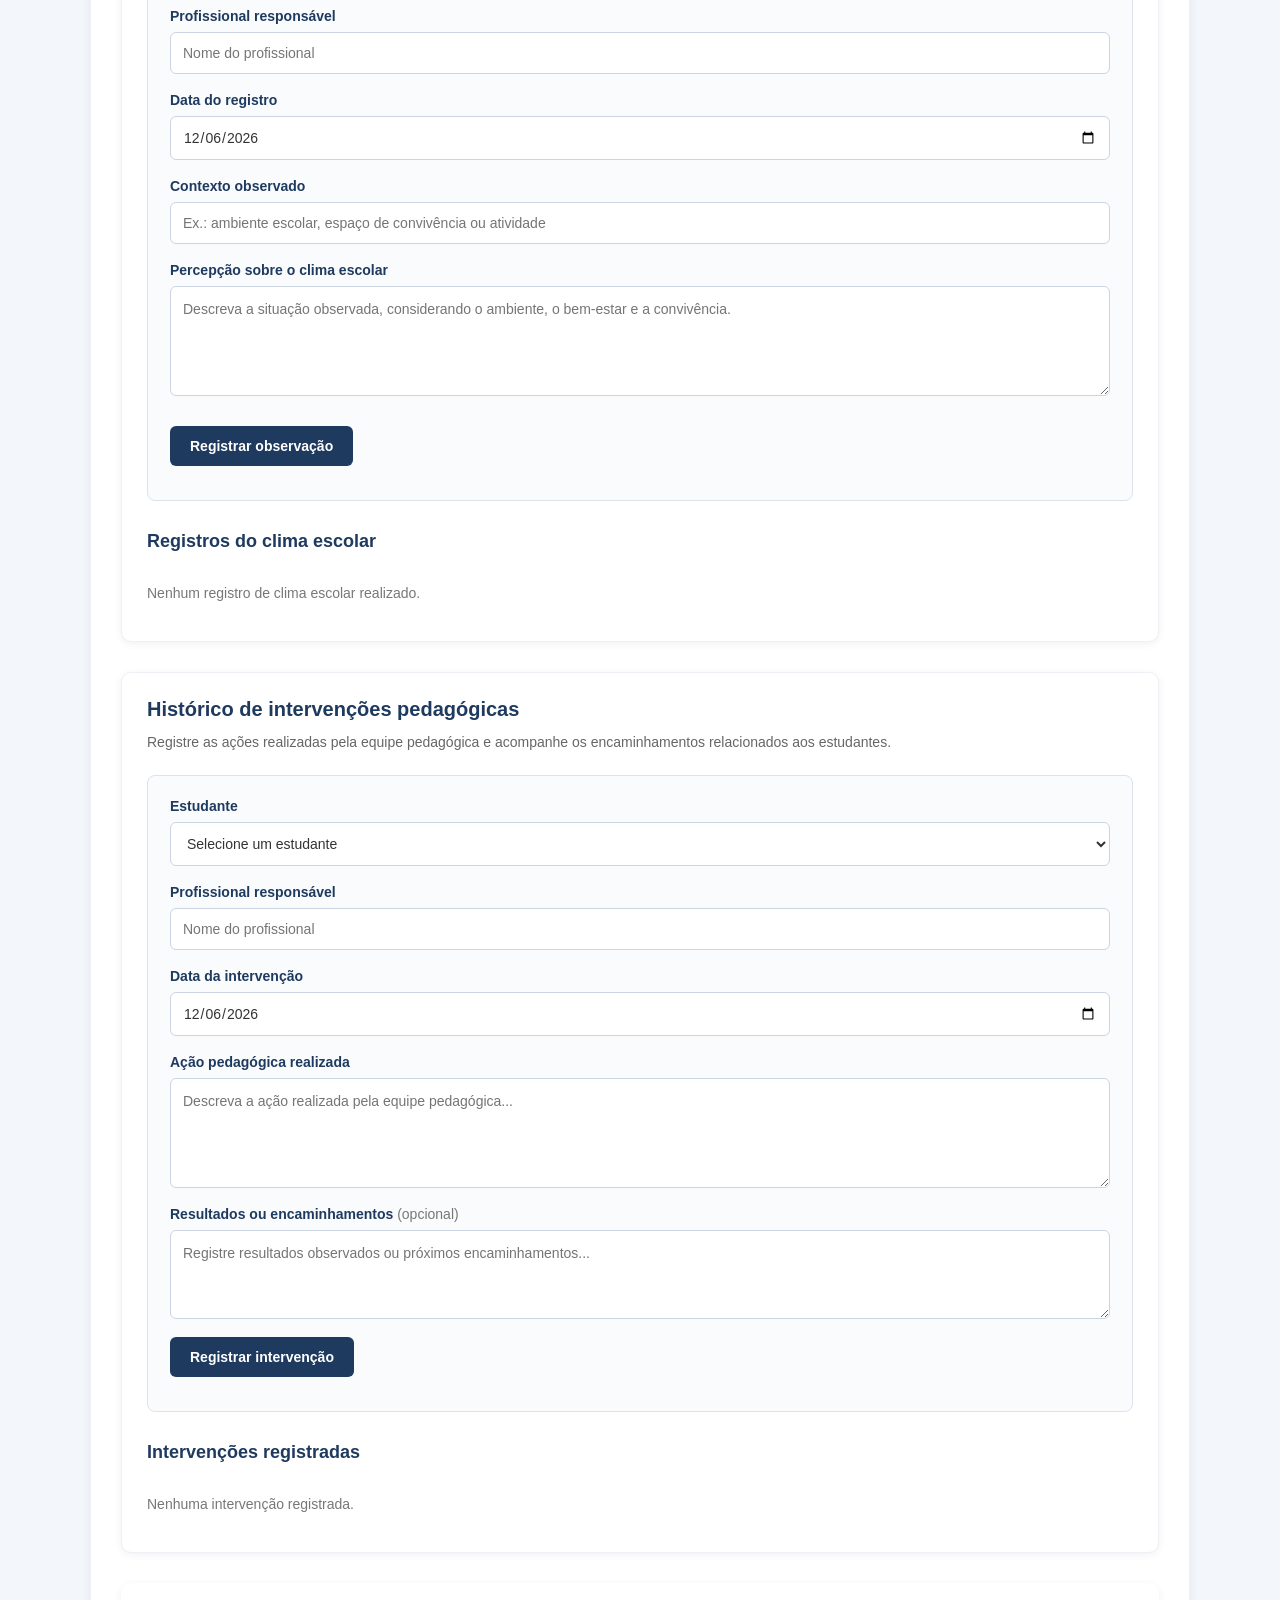
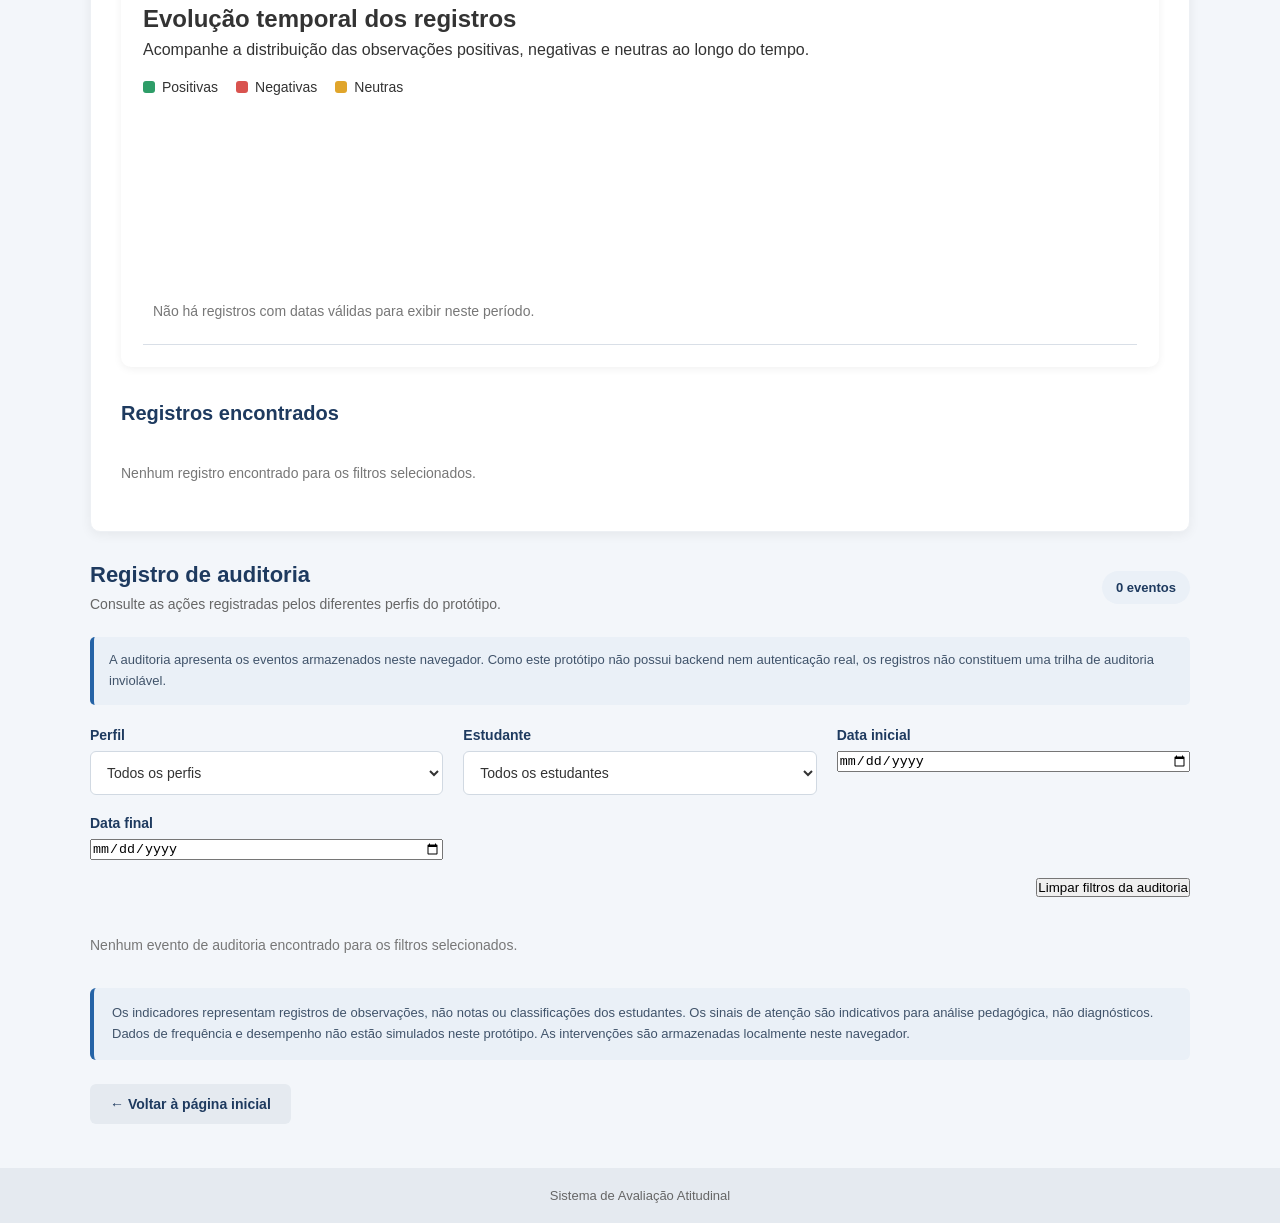
==== commit f2a7a3a7: "V_corrigida" ====
--- a/pages/coordenacao/painel.html
+++ b/pages/coordenacao/painel.html
@@ -8,7 +8,7 @@
     <link rel="stylesheet" href="../../css/style.css">
 </head>
 
-<body>
+<body data-perfil="coordenacao">
 
     <header class="cabecalho">
         <div class="container">
@@ -26,9 +26,73 @@
             </p>
         </section>
 
+
+        <section class="modulo-dados" aria-labelledby="titulo-turmas">
+            <h2 id="titulo-turmas" data-permission="gerirTurmas">Análise por turma e dados acadêmicos</h2>
+            <p>Associe estudantes a turmas e importe dados de frequência e desempenho para consulta conjunta. Esses dados permanecem separados das observações atitudinais.</p>
+            <div class="filtros">
+                <div class="campo">
+                    <label for="filtro-turma">Filtrar registros por turma</label>
+                    <select id="filtro-turma" data-permission="gerirTurmas"><option value="">Todas as turmas</option></select>
+                </div>
+                <div class="campo">
+                    <label for="vinculo-estudante">Estudante</label>
+                    <select id="vinculo-estudante" data-permission="gerirTurmas"><option value="">Selecione</option></select>
+                </div>
+                <div class="campo">
+                    <label for="vinculo-turma">Turma</label>
+                    <select id="vinculo-turma" data-permission="gerirTurmas"><option value="">Selecione uma turma</option></select>
+                </div>
+                <div class="campo">
+                    <label>&nbsp;</label>
+                    <button type="button" id="salvar-vinculo-turma" data-permission="gerirTurmas">Atribuir turma ao estudante</button>
+                </div>
+            </div>
+            <div id="lista-vinculos-turma"></div>
+            <div class="filtros" style="margin-top:1.5rem">
+                <div class="campo">
+                    <label for="nova-turma">Cadastrar nova turma</label>
+                    <input id="nova-turma" type="text" data-permission="gerirTurmas" placeholder="Ex.: 8º Ano C">
+                </div>
+                <div class="campo">
+                    <label>&nbsp;</label>
+                    <button type="button" id="cadastrar-turma" data-permission="gerirTurmas">Criar turma</button>
+                </div>
+                <div class="campo">
+                    <label for="novo-estudante">Cadastrar novo estudante</label>
+                    <input id="novo-estudante" type="text" data-permission="gerirTurmas" placeholder="Nome fictício do estudante">
+                </div>
+                <div class="campo">
+                    <label for="turma-novo-estudante">Turma inicial (opcional)</label>
+                    <select id="turma-novo-estudante" data-permission="gerirTurmas"><option value="">Sem turma definida</option></select>
+                </div>
+                <div class="campo">
+                    <label>&nbsp;</label>
+                    <button type="button" id="cadastrar-estudante" data-permission="gerirTurmas">Criar estudante</button>
+                </div>
+            </div>
+            <hr>
+            <h3>Importar frequência e desempenho (CSV)</h3>
+            <p>Colunas obrigatórias: <code>estudante,turma,frequencia,desempenho,periodo</code>. Frequência deve ser percentual (0 a 100); desempenho é um campo descritivo ou indicador informado pela instituição. Não use dados pessoais reais neste protótipo.</p>
+            <input type="file" id="arquivo-dados-academicos" data-permission="importarAcademicos" accept=".csv,text/csv">
+            <button type="button" id="importar-dados-academicos" data-permission="importarAcademicos">Importar arquivo CSV</button>
+            <p id="mensagem-importacao" role="status"></p>
+            <div id="resumo-dados-academicos"></div>
+            <p class="aviso-prototipo">A integração é demonstrativa por importação CSV. Não há conexão automática com sistemas escolares, validação institucional nem cálculo de alertas combinados.</p>
+        </section>
+
+
+        <section class="modulo-dados" id="painel-permissoes">
+            <h2>Permissões demonstrativas por perfil</h2>
+            <p>Ative ou desative módulos exibidos em cada área. Esta configuração atua apenas na interface do navegador e não protege dados contra acesso direto ou manipulação do armazenamento local.</p>
+            <div id="editor-permissoes"></div>
+            <button type="button" id="salvar-permissoes">Salvar permissões</button>
+            <p id="mensagem-permissoes" role="status"></p>
+        </section>
+
         <!-- INDICADORES GERAIS -->
 
-        <section class="indicadores">
+        <section class="indicadores" data-permission="consultarIndicadores">
 
             <div class="indicador-card">
                 <h3>Total de registros</h3>
@@ -54,7 +118,7 @@
 
         <!-- CONSULTA E FILTROS -->
 
-        <section class="painel-registros">
+        <section class="painel-registros" data-permission="consultarIndicadores">
 
             <div class="titulo-painel">
                 <div>
@@ -166,7 +230,7 @@
                     Os registros são qualitativos e têm finalidade de acompanhamento pedagógico. Não representam notas ou índices de avaliação da escola.
                 </div>
 
-                <form id="form-clima-escolar">
+                <form id="form-clima-escolar" data-permission="registrarIntervencoes">
 
                     <div class="campo">
                         <label for="clima-responsavel">
@@ -234,7 +298,7 @@
                     Registre as ações realizadas pela equipe pedagógica e acompanhe os encaminhamentos relacionados aos estudantes.
                 </p>
 
-                <form id="form-intervencao">
+                <form id="form-intervencao" data-permission="registrarIntervencoes">
 
                     <div class="campo">
                         <label for="intervencao-estudante">
@@ -364,7 +428,7 @@
 
         <!-- CONSULTA DA AUDITORIA -->
 
-        <section class="painel-auditoria">
+        <section class="painel-auditoria" data-permission="consultarAuditoria">
 
             <div class="titulo-painel">
                 <div>
@@ -433,24 +497,11 @@
                 </button>
             </div>
 
-            <div id="lista-auditoria">
+            <div id="lista-auditoria" data-permission="consultarAuditoria">
                 <p class="historico-vazio">
                     Nenhum evento de auditoria encontrado.
                 </p>
             </div>
-
-        </section>
-
-        <!-- LIMITAÇÃO DA ANÁLISE POR TURMA -->
-
-        <section class="aviso-turma">
-
-            <h2>Análise por turma</h2>
-
-            <p>
-                A análise por turma ainda não está disponível. Os registros atuais identificam o estudante, mas não possuem um campo de vínculo com turma. Para apresentar essa análise corretamente, será necessário incluir a turma no cadastro ou vínculo dos estudantes
-                em uma etapa futura.
-            </p>
 
         </section>
 
@@ -471,6 +522,7 @@
         <p>Sistema de Avaliação Atitudinal</p>
     </footer>
 
+    <script src="../../js/controle-acesso.js"></script>
     <script src="../../js/coordenacao.js"></script>
 
 </body>
--- a/css/style.css
+++ b/css/style.css
@@ -1616,4 +1616,20 @@
     .clima-card {
         padding: 15px;
     }
-}+}
+
+/* Visualização radar e novos módulos demonstrativos */
+.radar-layout { display:flex; flex-wrap:wrap; align-items:center; gap:1rem; justify-content:center; }
+.radar-layout svg { width:100%; max-width:380px; height:auto; overflow:visible; }
+.radar-grid { fill:none; stroke:#cbd5e1; stroke-width:1; }
+.radar-axis { stroke:#cbd5e1; stroke-width:1; }
+.radar-area { fill:rgba(37,99,235,.18); stroke:#2563eb; stroke-width:2.5; }
+.radar-point { fill:#1d4ed8; stroke:#fff; stroke-width:1.5; }
+.radar-label { font-size:10px; fill:currentColor; }
+.radar-legenda { margin:0; padding-left:1.2rem; }
+.radar-legenda li { margin:.35rem 0; }
+.modulo-dados { margin:1.5rem 0; padding:1.25rem; border:1px solid #dbe2ea; border-radius:12px; background:#fff; }
+.modulo-dados h2 { margin-top:0; }
+.tabela-dados { width:100%; border-collapse:collapse; margin-top:1rem; }
+.tabela-dados th,.tabela-dados td { padding:.65rem; border-bottom:1px solid #e2e8f0; text-align:left; }
+.tabela-dados th { background:#f1f5f9; }
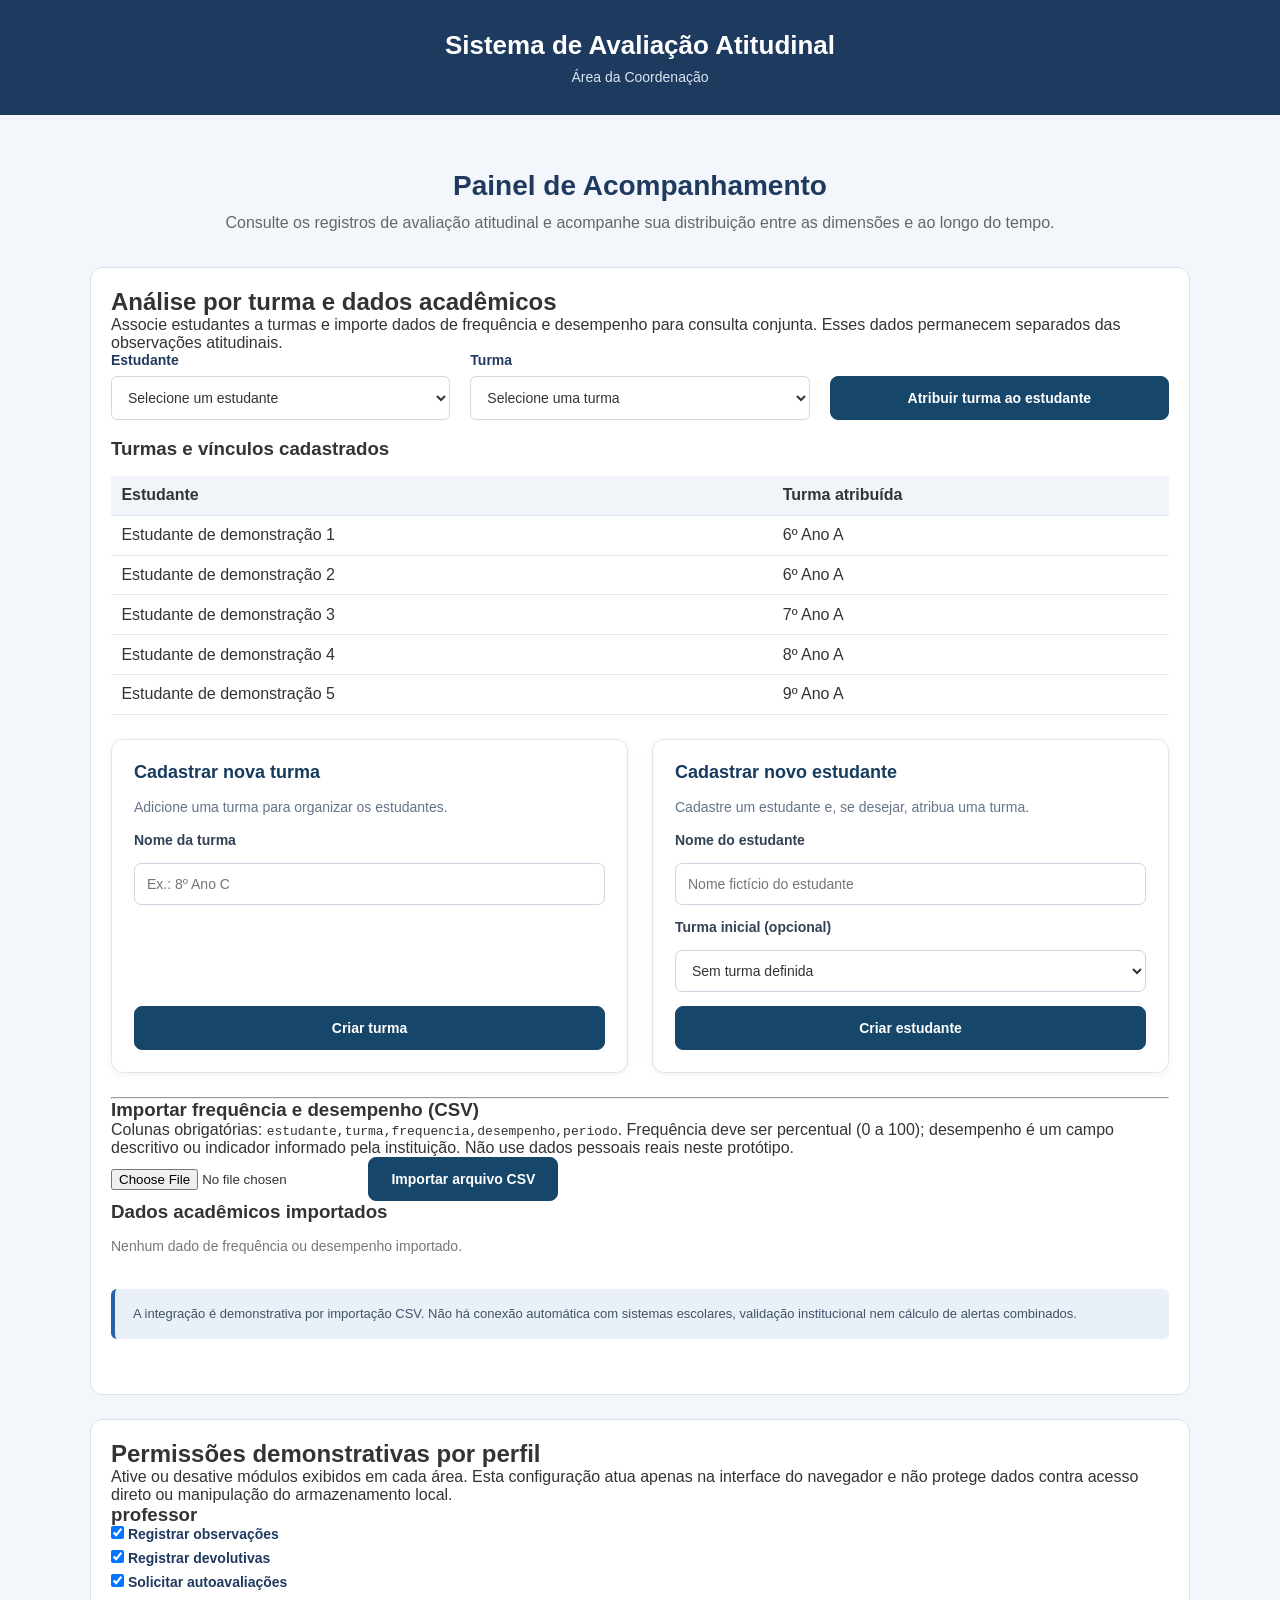
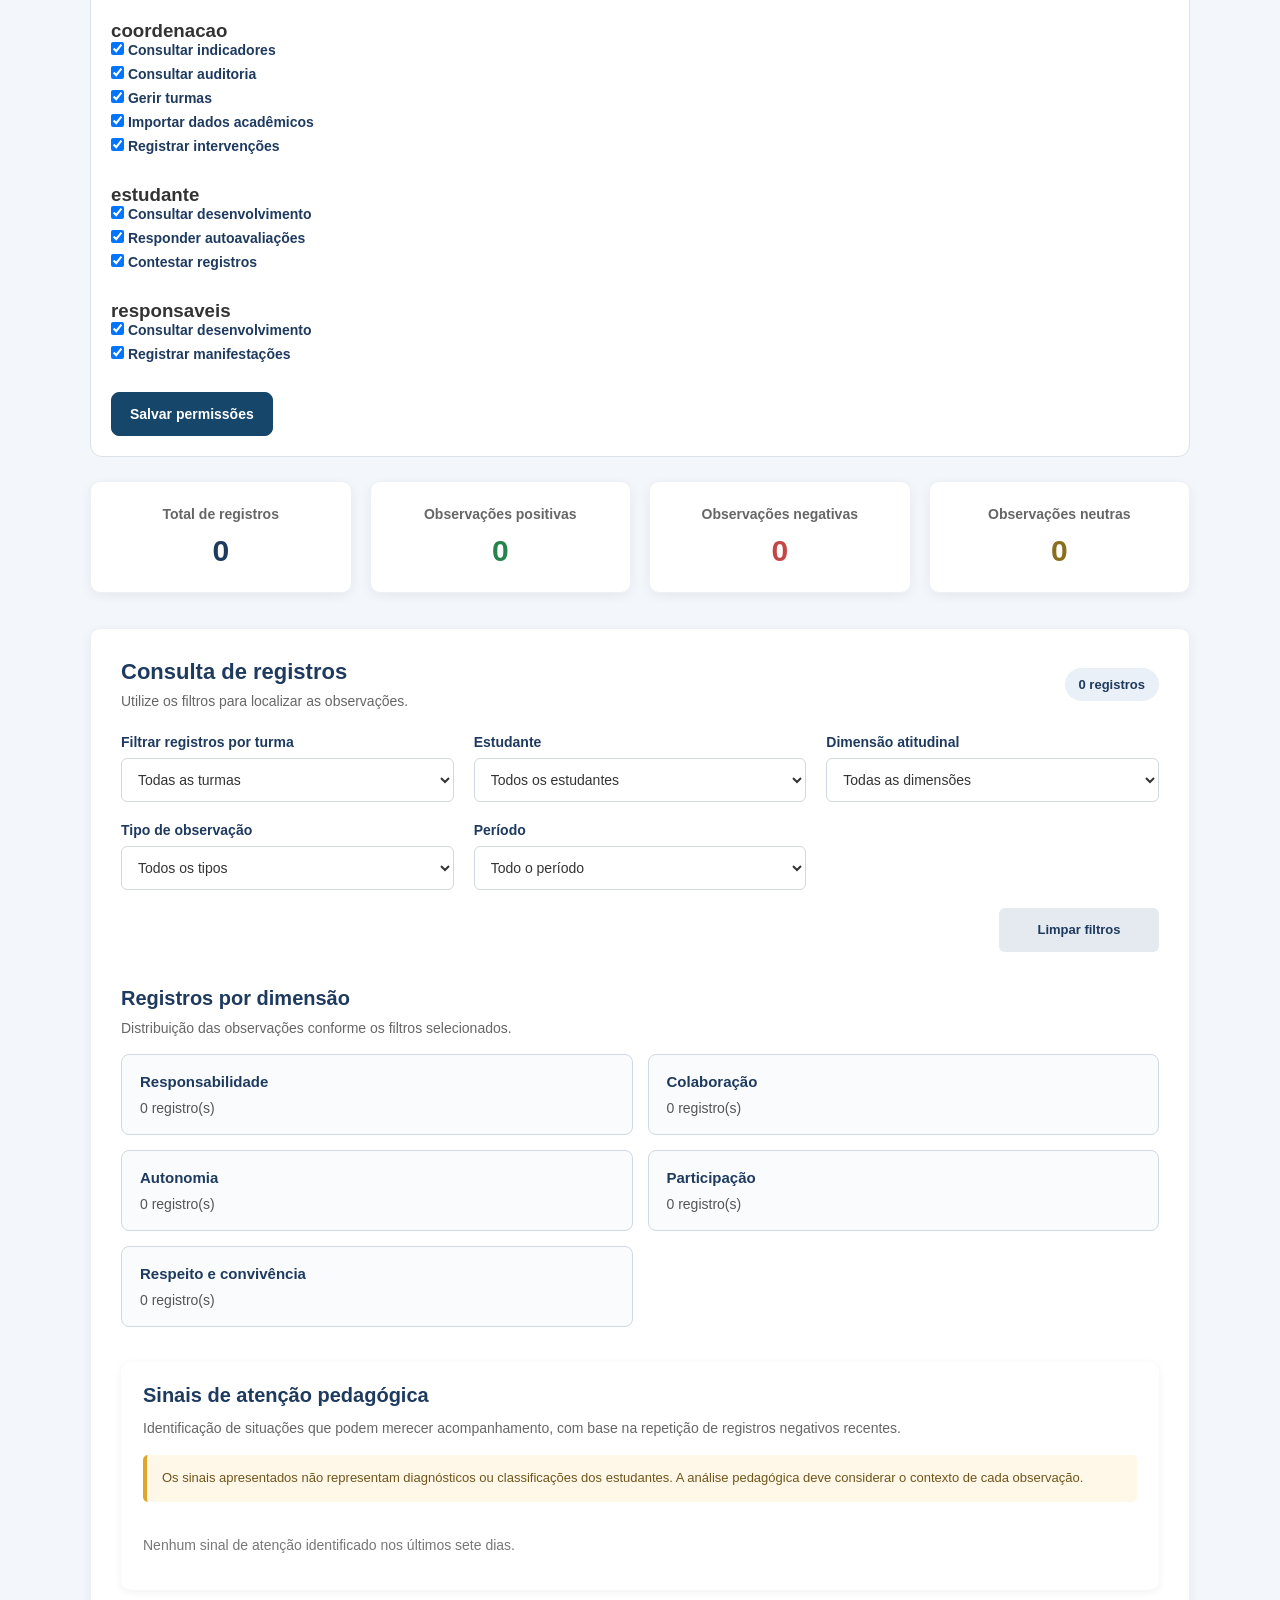
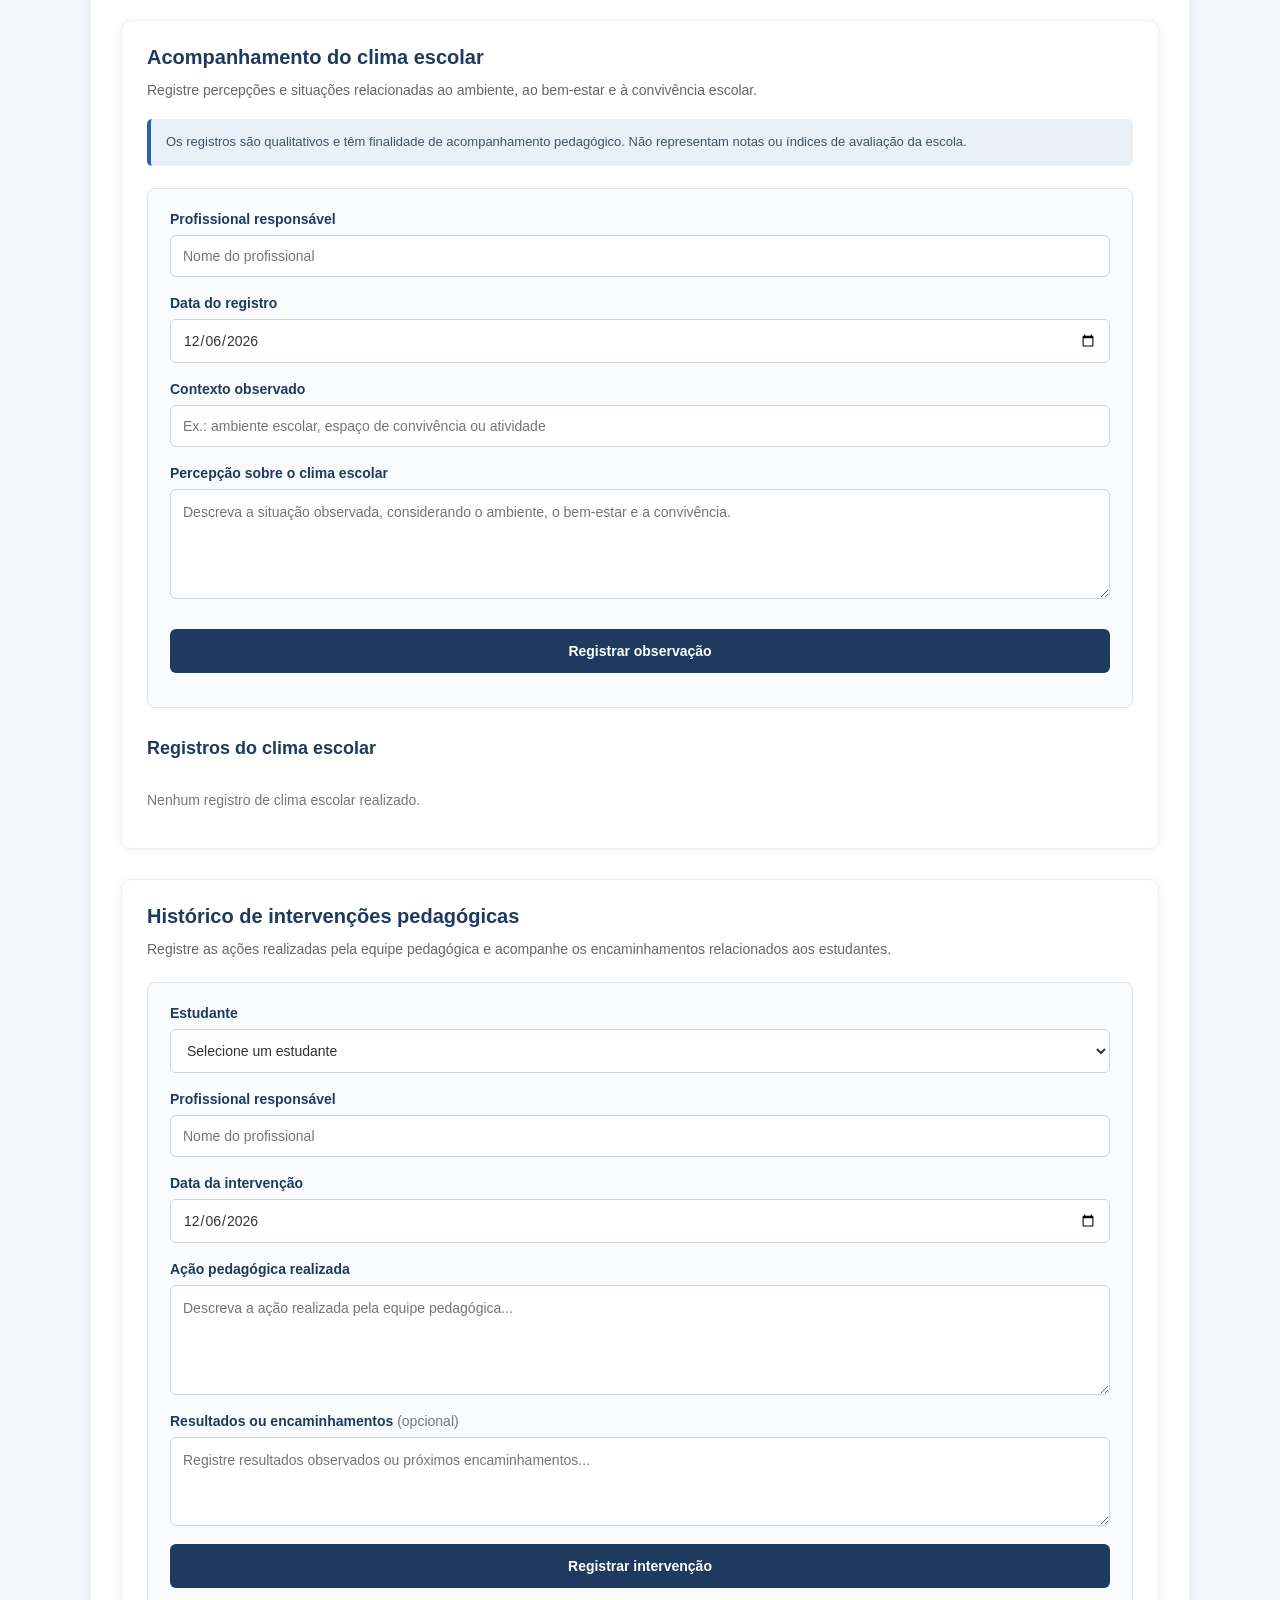
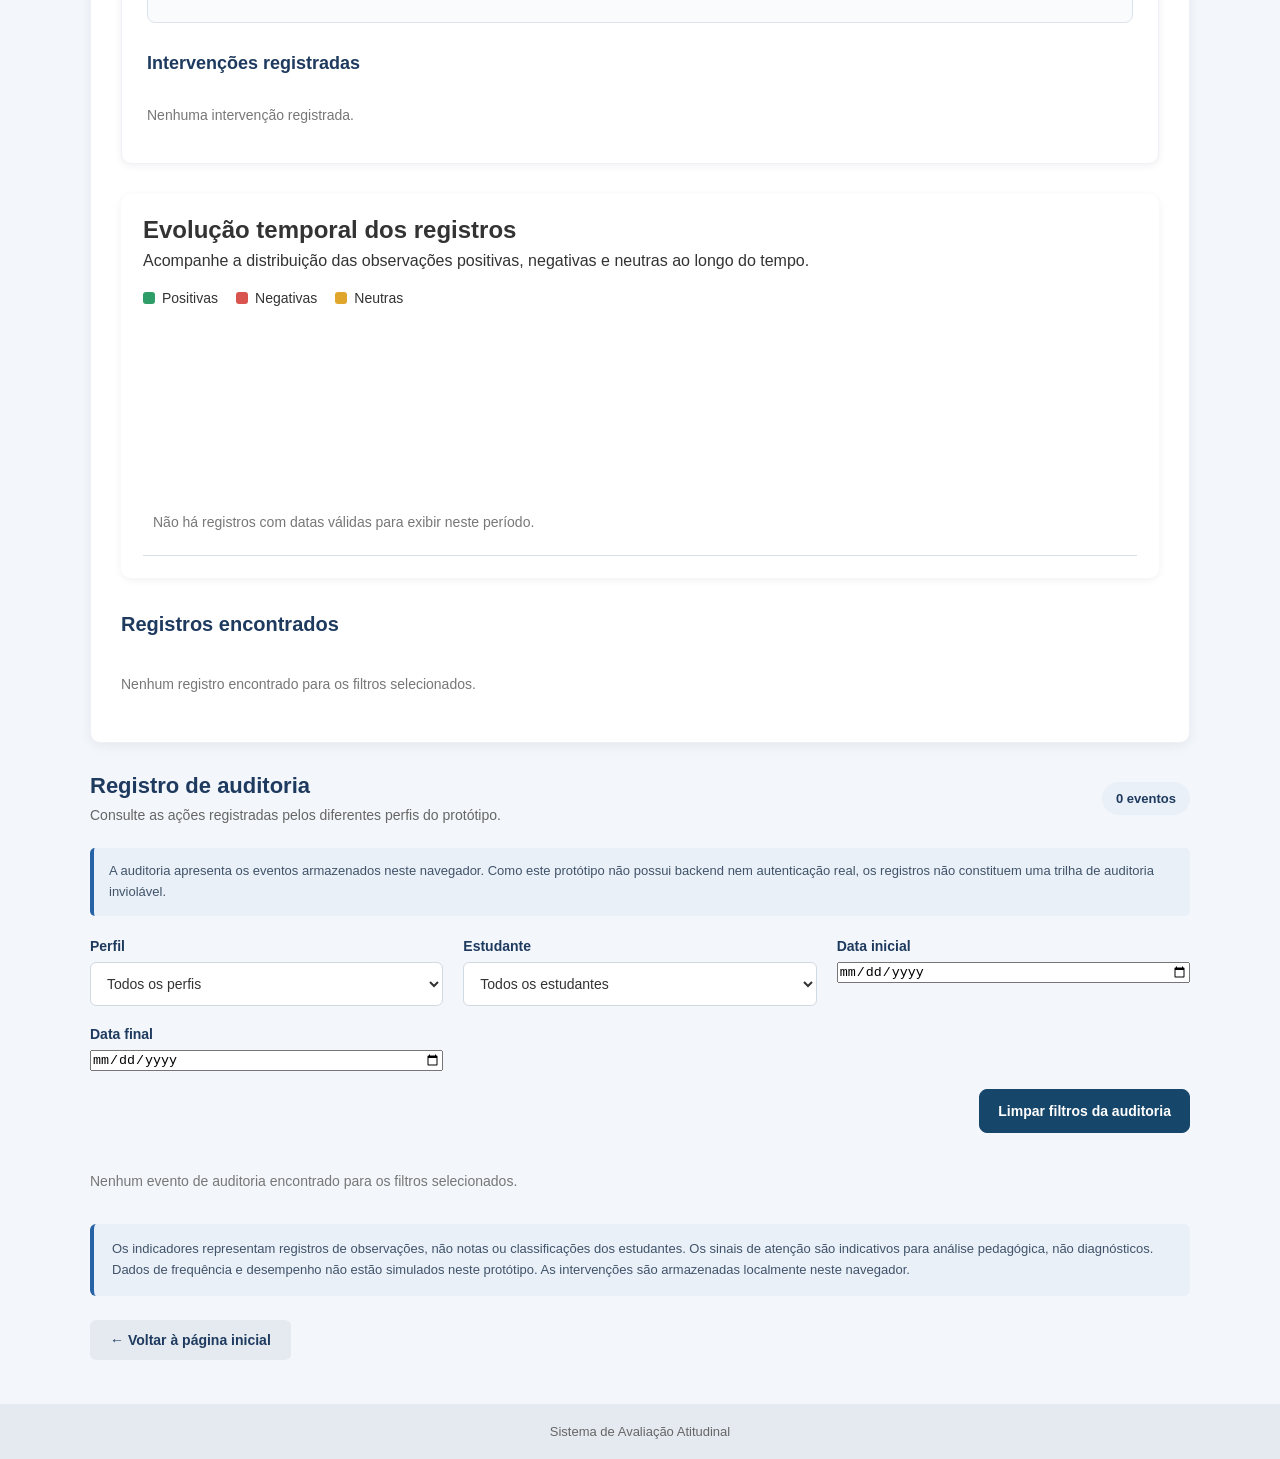
==== commit 67daceaf: "v_final" ====
--- a/pages/coordenacao/painel.html
+++ b/pages/coordenacao/painel.html
@@ -26,65 +26,88 @@
             </p>
         </section>
 
-
         <section class="modulo-dados" aria-labelledby="titulo-turmas">
             <h2 id="titulo-turmas" data-permission="gerirTurmas">Análise por turma e dados acadêmicos</h2>
             <p>Associe estudantes a turmas e importe dados de frequência e desempenho para consulta conjunta. Esses dados permanecem separados das observações atitudinais.</p>
+
             <div class="filtros">
-                <div class="campo">
-                    <label for="filtro-turma">Filtrar registros por turma</label>
-                    <select id="filtro-turma" data-permission="gerirTurmas"><option value="">Todas as turmas</option></select>
-                </div>
                 <div class="campo">
                     <label for="vinculo-estudante">Estudante</label>
                     <select id="vinculo-estudante" data-permission="gerirTurmas"><option value="">Selecione</option></select>
                 </div>
+
                 <div class="campo">
                     <label for="vinculo-turma">Turma</label>
                     <select id="vinculo-turma" data-permission="gerirTurmas"><option value="">Selecione uma turma</option></select>
                 </div>
+
                 <div class="campo">
                     <label>&nbsp;</label>
                     <button type="button" id="salvar-vinculo-turma" data-permission="gerirTurmas">Atribuir turma ao estudante</button>
                 </div>
             </div>
+
             <div id="lista-vinculos-turma"></div>
-            <div class="filtros" style="margin-top:1.5rem">
-                <div class="campo">
-                    <label for="nova-turma">Cadastrar nova turma</label>
-                    <input id="nova-turma" type="text" data-permission="gerirTurmas" placeholder="Ex.: 8º Ano C">
-                </div>
-                <div class="campo">
-                    <label>&nbsp;</label>
-                    <button type="button" id="cadastrar-turma" data-permission="gerirTurmas">Criar turma</button>
-                </div>
-                <div class="campo">
-                    <label for="novo-estudante">Cadastrar novo estudante</label>
-                    <input id="novo-estudante" type="text" data-permission="gerirTurmas" placeholder="Nome fictício do estudante">
-                </div>
-                <div class="campo">
-                    <label for="turma-novo-estudante">Turma inicial (opcional)</label>
-                    <select id="turma-novo-estudante" data-permission="gerirTurmas"><option value="">Sem turma definida</option></select>
-                </div>
-                <div class="campo">
-                    <label>&nbsp;</label>
-                    <button type="button" id="cadastrar-estudante" data-permission="gerirTurmas">Criar estudante</button>
-                </div>
-            </div>
+
+            <!-- CADASTROS ORGANIZADOS EM CARTÕES INDEPENDENTES -->
+
+            <div class="cadastros-turma-container">
+
+                <div class="card-cadastro-turma">
+                    <h3>Cadastrar nova turma</h3>
+                    <p>Adicione uma turma para organizar os estudantes.</p>
+
+                    <div class="campo">
+                        <label for="nova-turma">Nome da turma</label>
+                        <input id="nova-turma" type="text" data-permission="gerirTurmas" placeholder="Ex.: 8º Ano C">
+                    </div>
+
+                    <button type="button" id="cadastrar-turma" data-permission="gerirTurmas" class="botao-cadastro">
+                        Criar turma
+                    </button>
+                </div>
+
+                <div class="card-cadastro-turma">
+                    <h3>Cadastrar novo estudante</h3>
+                    <p>Cadastre um estudante e, se desejar, atribua uma turma.</p>
+
+                    <div class="campo">
+                        <label for="novo-estudante">Nome do estudante</label>
+                        <input id="novo-estudante" type="text" data-permission="gerirTurmas" placeholder="Nome fictício do estudante">
+                    </div>
+
+                    <div class="campo">
+                        <label for="turma-novo-estudante">Turma inicial (opcional)</label>
+                        <select id="turma-novo-estudante" data-permission="gerirTurmas">
+                            <option value="">Sem turma definida</option>
+                        </select>
+                    </div>
+
+                    <button type="button" id="cadastrar-estudante" data-permission="gerirTurmas" class="botao-cadastro">
+                        Criar estudante
+                    </button>
+                </div>
+
+            </div>
+
             <hr>
+
             <h3>Importar frequência e desempenho (CSV)</h3>
             <p>Colunas obrigatórias: <code>estudante,turma,frequencia,desempenho,periodo</code>. Frequência deve ser percentual (0 a 100); desempenho é um campo descritivo ou indicador informado pela instituição. Não use dados pessoais reais neste protótipo.</p>
+
             <input type="file" id="arquivo-dados-academicos" data-permission="importarAcademicos" accept=".csv,text/csv">
             <button type="button" id="importar-dados-academicos" data-permission="importarAcademicos">Importar arquivo CSV</button>
+
             <p id="mensagem-importacao" role="status"></p>
             <div id="resumo-dados-academicos"></div>
+
             <p class="aviso-prototipo">A integração é demonstrativa por importação CSV. Não há conexão automática com sistemas escolares, validação institucional nem cálculo de alertas combinados.</p>
         </section>
-
 
         <section class="modulo-dados" id="painel-permissoes">
             <h2>Permissões demonstrativas por perfil</h2>
             <p>Ative ou desative módulos exibidos em cada área. Esta configuração atua apenas na interface do navegador e não protege dados contra acesso direto ou manipulação do armazenamento local.</p>
+
             <div id="editor-permissoes"></div>
             <button type="button" id="salvar-permissoes">Salvar permissões</button>
             <p id="mensagem-permissoes" role="status"></p>
@@ -132,6 +155,13 @@
             </div>
 
             <div class="filtros">
+
+                <div class="campo">
+                    <label for="filtro-turma">Filtrar registros por turma</label>
+                    <select id="filtro-turma" data-permission="gerirTurmas">
+                        <option value="">Todas as turmas</option>
+                    </select>
+                </div>
 
                 <div class="campo">
                     <label for="filtro-estudante">Estudante</label>
--- a/css/style.css
+++ b/css/style.css
@@ -1618,18 +1618,296 @@
     }
 }
 
+
 /* Visualização radar e novos módulos demonstrativos */
-.radar-layout { display:flex; flex-wrap:wrap; align-items:center; gap:1rem; justify-content:center; }
-.radar-layout svg { width:100%; max-width:380px; height:auto; overflow:visible; }
-.radar-grid { fill:none; stroke:#cbd5e1; stroke-width:1; }
-.radar-axis { stroke:#cbd5e1; stroke-width:1; }
-.radar-area { fill:rgba(37,99,235,.18); stroke:#2563eb; stroke-width:2.5; }
-.radar-point { fill:#1d4ed8; stroke:#fff; stroke-width:1.5; }
-.radar-label { font-size:10px; fill:currentColor; }
-.radar-legenda { margin:0; padding-left:1.2rem; }
-.radar-legenda li { margin:.35rem 0; }
-.modulo-dados { margin:1.5rem 0; padding:1.25rem; border:1px solid #dbe2ea; border-radius:12px; background:#fff; }
-.modulo-dados h2 { margin-top:0; }
-.tabela-dados { width:100%; border-collapse:collapse; margin-top:1rem; }
-.tabela-dados th,.tabela-dados td { padding:.65rem; border-bottom:1px solid #e2e8f0; text-align:left; }
-.tabela-dados th { background:#f1f5f9; }
+
+.radar-layout {
+    display: flex;
+    flex-wrap: wrap;
+    align-items: center;
+    gap: 1rem;
+    justify-content: center;
+}
+
+.radar-layout svg {
+    width: 100%;
+    max-width: 380px;
+    height: auto;
+    overflow: visible;
+}
+
+.radar-grid {
+    fill: none;
+    stroke: #cbd5e1;
+    stroke-width: 1;
+}
+
+.radar-axis {
+    stroke: #cbd5e1;
+    stroke-width: 1;
+}
+
+.radar-area {
+    fill: rgba(37, 99, 235, .18);
+    stroke: #2563eb;
+    stroke-width: 2.5;
+}
+
+.radar-point {
+    fill: #1d4ed8;
+    stroke: #fff;
+    stroke-width: 1.5;
+}
+
+.radar-label {
+    font-size: 10px;
+    fill: currentColor;
+}
+
+.radar-legenda {
+    margin: 0;
+    padding-left: 1.2rem;
+}
+
+.radar-legenda li {
+    margin: .35rem 0;
+}
+
+.modulo-dados {
+    margin: 1.5rem 0;
+    padding: 1.25rem;
+    border: 1px solid #dbe2ea;
+    border-radius: 12px;
+    background: #fff;
+}
+
+.modulo-dados h2 {
+    margin-top: 0;
+}
+
+.tabela-dados {
+    width: 100%;
+    border-collapse: collapse;
+    margin-top: 1rem;
+}
+
+.tabela-dados th,
+.tabela-dados td {
+    padding: .65rem;
+    border-bottom: 1px solid #e2e8f0;
+    text-align: left;
+}
+
+.tabela-dados th {
+    background: #f1f5f9;
+}
+
+
+/* =========================================
+   ORGANIZACAO DOS CADASTROS DE TURMAS
+   ========================================= */
+
+.cadastros-turma-container {
+    display: grid;
+    grid-template-columns: repeat(2, minmax(0, 1fr));
+    gap: 24px;
+    width: 100%;
+    margin: 24px 0;
+    align-items: stretch;
+}
+
+.card-cadastro-turma {
+    display: flex;
+    flex-direction: column;
+    gap: 14px;
+    min-width: 0;
+    padding: 22px;
+    background: #ffffff;
+    border: 1px solid #dfe5ec;
+    border-radius: 12px;
+    box-shadow: 0 2px 8px rgba(0, 0, 0, 0.05);
+}
+
+.card-cadastro-turma h3 {
+    margin: 0;
+    color: #173b5e;
+    font-size: 18px;
+}
+
+.card-cadastro-turma p {
+    margin: 0;
+    color: #64748b;
+    font-size: 14px;
+    line-height: 1.5;
+}
+
+.card-cadastro-turma .campo {
+    display: flex;
+    flex-direction: column;
+    gap: 7px;
+    width: 100%;
+    margin: 0;
+}
+
+.card-cadastro-turma .campo label {
+    font-weight: 600;
+    color: #334155;
+}
+
+.card-cadastro-turma input,
+.card-cadastro-turma select {
+    display: block;
+    width: 100%;
+    min-height: 42px;
+    padding: 10px 12px;
+    border: 1px solid #cbd5e1;
+    border-radius: 7px;
+    background: #ffffff;
+    box-sizing: border-box;
+    font-size: 14px;
+}
+
+.card-cadastro-turma input:focus,
+.card-cadastro-turma select:focus {
+    outline: 2px solid #93c5fd;
+    border-color: #2563eb;
+}
+
+.botao-cadastro {
+    display: block;
+    width: 100%;
+    min-height: 42px;
+    margin-top: auto;
+    padding: 10px 16px;
+    border: none;
+    border-radius: 7px;
+    background: #17466b;
+    color: #ffffff;
+    font-weight: 600;
+    cursor: pointer;
+    transition: background 0.2s ease;
+}
+
+.botao-cadastro:hover {
+    background: #103653;
+}
+
+#lista-vinculos-turma {
+    width: 100%;
+    overflow-x: auto;
+}
+
+@media (max-width: 700px) {
+    .cadastros-turma-container {
+        grid-template-columns: minmax(0, 1fr);
+        gap: 16px;
+    }
+    .card-cadastro-turma {
+        padding: 18px;
+    }
+}
+
+
+/* ==========================================
+   PADRONIZAÇÃO DOS BOTÕES DA COORDENAÇÃO
+   ========================================== */
+
+
+/* Estilo geral de todos os botões da coordenação */
+
+.painel-coordenacao button {
+    display: inline-flex;
+    align-items: center;
+    justify-content: center;
+    min-height: 44px;
+    padding: 11px 18px;
+    background-color: #17466b;
+    color: #ffffff;
+    border: 1px solid #17466b;
+    border-radius: 8px;
+    font-family: inherit;
+    font-size: 14px;
+    font-weight: 600;
+    line-height: 1.3;
+    cursor: pointer;
+    text-align: center;
+    box-sizing: border-box;
+    transition: background-color 0.2s ease, border-color 0.2s ease, box-shadow 0.2s ease;
+}
+
+
+/* Efeito ao passar o mouse */
+
+.painel-coordenacao button:hover:not(:disabled) {
+    background-color: #103653;
+    border-color: #103653;
+}
+
+
+/* Destaque ao selecionar */
+
+.painel-coordenacao button:focus-visible {
+    outline: 3px solid #93c5fd;
+    outline-offset: 2px;
+}
+
+
+/* Botões desabilitados */
+
+.painel-coordenacao button:disabled {
+    opacity: 0.55;
+    cursor: not-allowed;
+}
+
+
+/* Botões dos formulários e cartões */
+
+.painel-coordenacao .botao-cadastro,
+.painel-coordenacao .botao-salvar {
+    width: 100%;
+    min-height: 44px;
+}
+
+
+/* Botão de atribuição de turma */
+
+.painel-coordenacao #salvar-vinculo-turma {
+    width: 100%;
+    min-height: 44px;
+}
+
+
+/* Botões de filtros */
+
+.painel-coordenacao .acoes-filtros button {
+    min-width: 160px;
+    min-height: 44px;
+}
+
+
+/* Botão de importação */
+
+.painel-coordenacao #importar-dados-academicos {
+    min-width: 190px;
+}
+
+
+/* Botões dentro dos cartões de cadastro */
+
+.painel-coordenacao .card-cadastro-turma button {
+    width: 100%;
+    min-height: 44px;
+}
+
+
+/* Melhor adaptação em telas pequenas */
+
+@media (max-width: 700px) {
+    .painel-coordenacao button {
+        width: 100%;
+        min-height: 46px;
+    }
+    .painel-coordenacao .acoes-filtros button {
+        width: 100%;
+    }
+}
